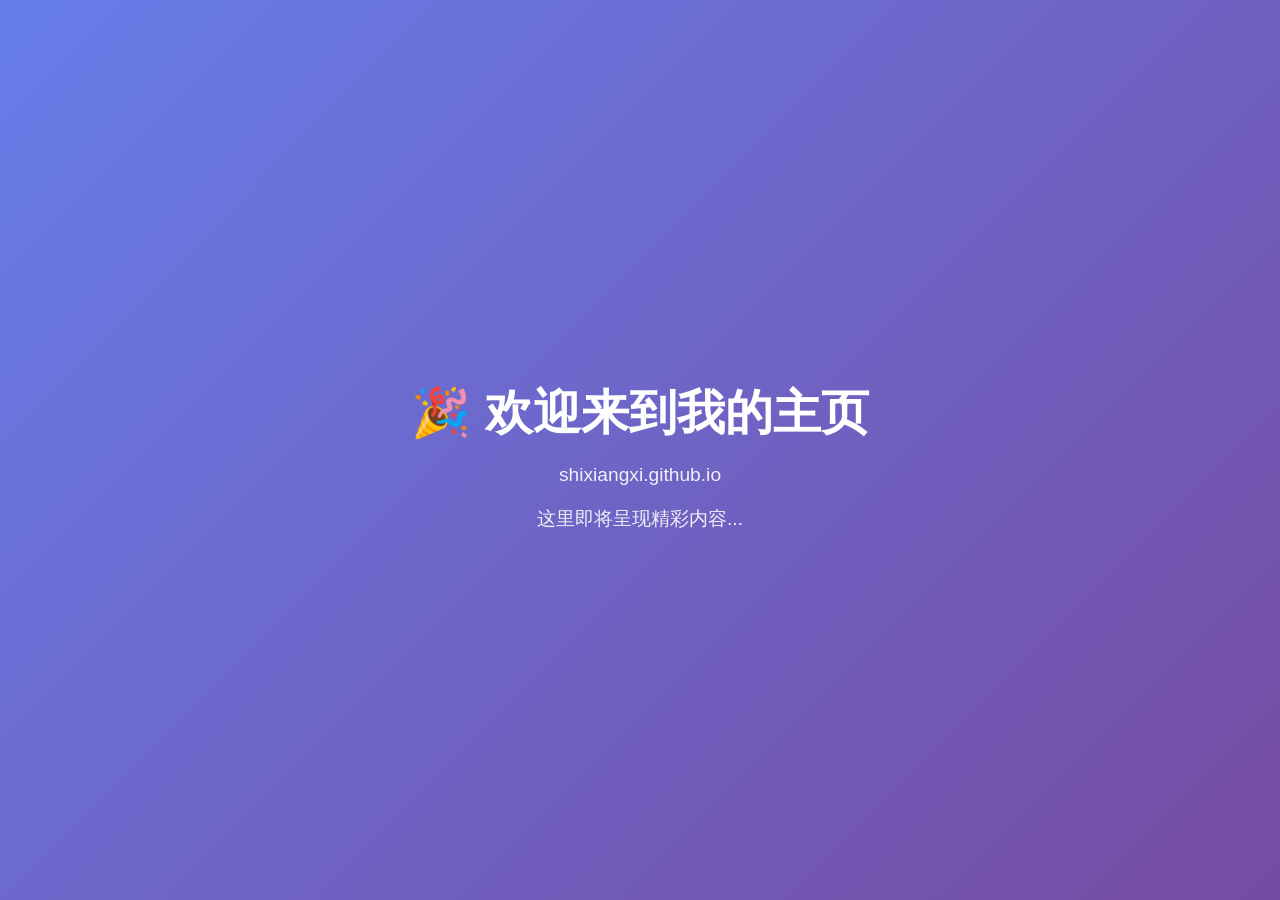
==== index.html @ 4d0af2f3 "Add index.html for GitHub Pages" ====
<!DOCTYPE html>
<html lang="zh-CN">
<head>
    <meta charset="UTF-8">
    <meta name="viewport" content="width=device-width, initial-scale=1.0">
    <title>shixiangxi.github.io</title>
    <style>
        body {
            margin: 0;
            padding: 0;
            font-family: -apple-system, BlinkMacSystemFont, 'Segoe UI', Helvetica, Arial, sans-serif;
            display: flex;
            justify-content: center;
            align-items: center;
            min-height: 100vh;
            background: linear-gradient(135deg, #667eea 0%, #764ba2 100%);
        }
        .container {
            text-align: center;
            color: white;
            padding: 2rem;
        }
        h1 {
            font-size: 3rem;
            margin-bottom: 1rem;
            font-weight: 700;
        }
        p {
            font-size: 1.2rem;
            opacity: 0.9;
        }
    </style>
</head>
<body>
    <div class="container">
        <h1>🎉 欢迎来到我的主页</h1>
        <p>shixiangxi.github.io</p>
        <p>这里即将呈现精彩内容...</p>
    </div>
</body>
</html>
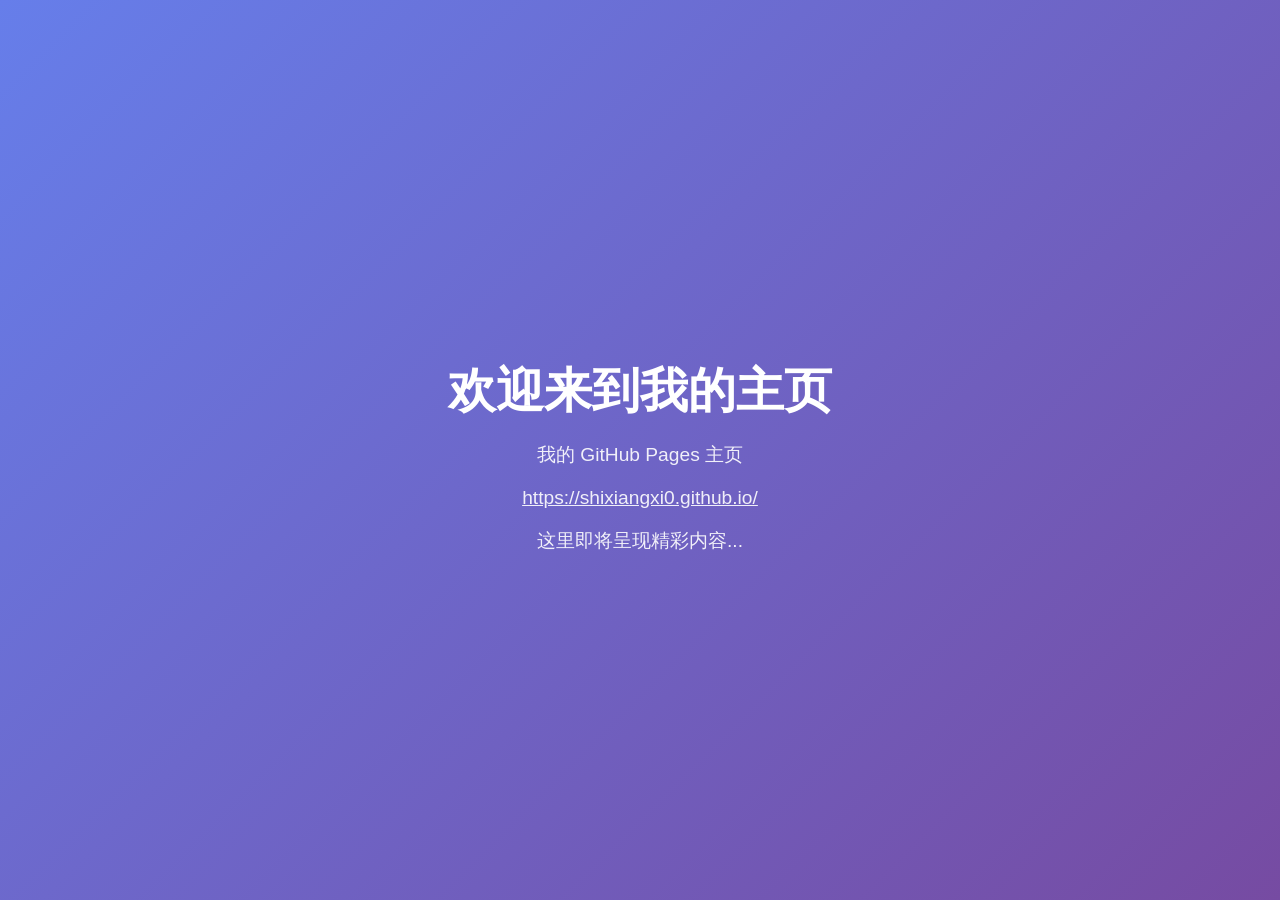
==== commit afcad10c: "Set up GitHub Pages homepage" ====
--- a/index.html
+++ b/index.html
@@ -3,7 +3,7 @@
 <head>
     <meta charset="UTF-8">
     <meta name="viewport" content="width=device-width, initial-scale=1.0">
-    <title>shixiangxi.github.io</title>
+    <title>shixiangxi0.github.io</title>
     <style>
         body {
             margin: 0;
@@ -29,12 +29,20 @@
             font-size: 1.2rem;
             opacity: 0.9;
         }
+        a {
+            color: white;
+        }
     </style>
 </head>
 <body>
     <div class="container">
-        <h1>🎉 欢迎来到我的主页</h1>
-        <p>shixiangxi.github.io</p>
+        <h1>欢迎来到我的主页</h1>
+        <p>我的 GitHub Pages 主页</p>
+        <p>
+            <a href="https://shixiangxi0.github.io/">
+                https://shixiangxi0.github.io/
+            </a>
+        </p>
         <p>这里即将呈现精彩内容...</p>
     </div>
 </body>
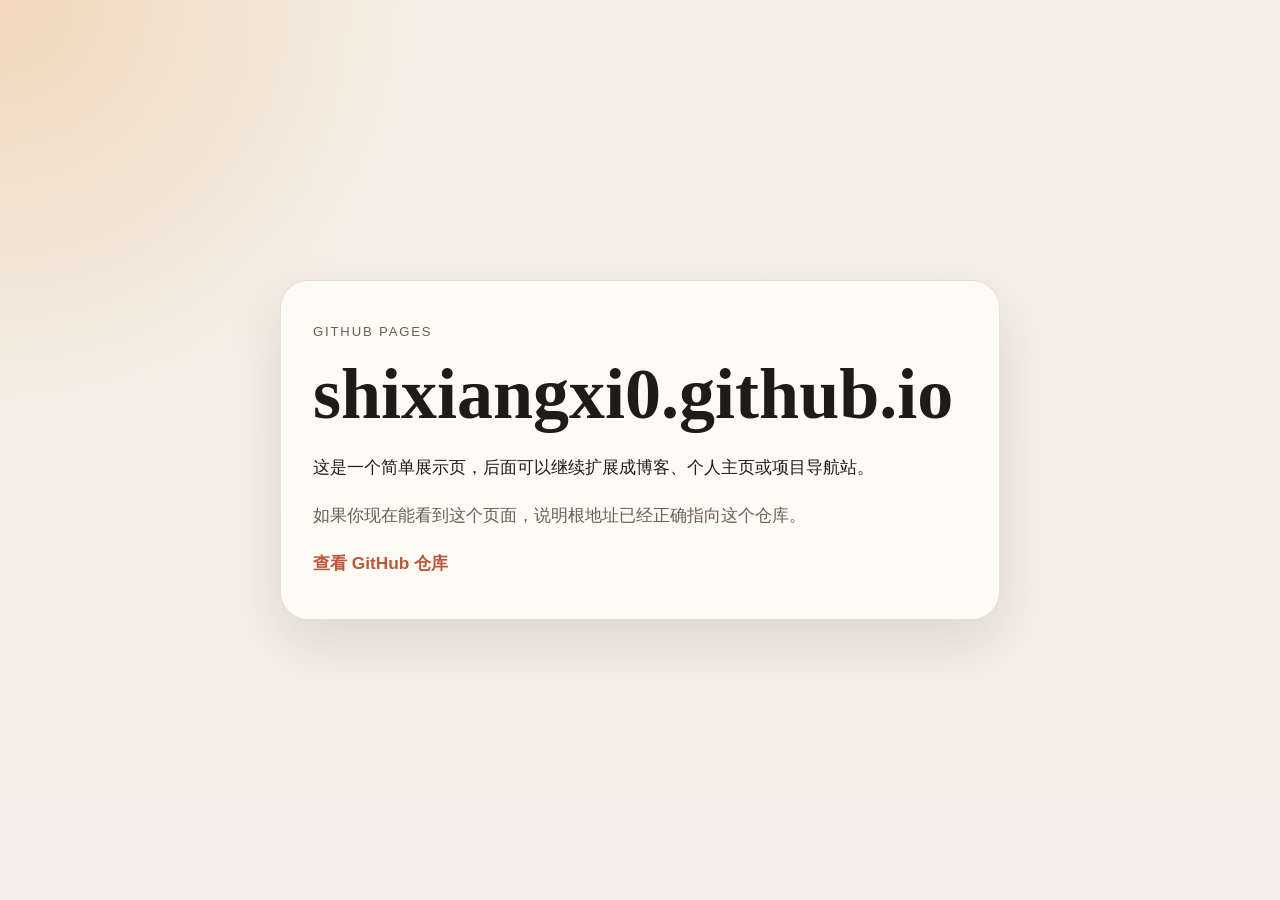
==== commit 2453b877: "Simplify root site homepage" ====
--- a/index.html
+++ b/index.html
@@ -4,46 +4,87 @@
     <meta charset="UTF-8">
     <meta name="viewport" content="width=device-width, initial-scale=1.0">
     <title>shixiangxi0.github.io</title>
+    <meta name="description" content="shixiangxi0 的 GitHub Pages 首页。">
     <style>
+        :root {
+            color-scheme: light;
+            --bg: #f4efe8;
+            --card: rgba(255, 251, 245, 0.9);
+            --text: #1f1c18;
+            --muted: #685f56;
+            --accent: #b85a3b;
+            --line: rgba(31, 28, 24, 0.12);
+        }
+
+        * {
+            box-sizing: border-box;
+        }
+
         body {
             margin: 0;
-            padding: 0;
-            font-family: -apple-system, BlinkMacSystemFont, 'Segoe UI', Helvetica, Arial, sans-serif;
-            display: flex;
-            justify-content: center;
-            align-items: center;
             min-height: 100vh;
-            background: linear-gradient(135deg, #667eea 0%, #764ba2 100%);
+            display: grid;
+            place-items: center;
+            padding: 24px;
+            color: var(--text);
+            background:
+                radial-gradient(circle at top left, rgba(233, 170, 113, 0.35), transparent 28%),
+                linear-gradient(180deg, #f5efe6 0%, var(--bg) 100%);
+            font-family: "Segoe UI", "PingFang SC", "Hiragino Sans GB", sans-serif;
         }
-        .container {
-            text-align: center;
-            color: white;
-            padding: 2rem;
+
+        .card {
+            width: min(720px, 100%);
+            padding: 40px 32px;
+            border: 1px solid var(--line);
+            border-radius: 28px;
+            background: var(--card);
+            box-shadow: 0 24px 60px rgba(68, 44, 24, 0.12);
         }
+
+        .eyebrow {
+            margin: 0 0 12px;
+            color: var(--muted);
+            font-size: 0.82rem;
+            letter-spacing: 0.14em;
+            text-transform: uppercase;
+        }
+
         h1 {
-            font-size: 3rem;
-            margin-bottom: 1rem;
+            margin: 0;
+            font-family: Georgia, "Times New Roman", serif;
+            font-size: clamp(2.4rem, 8vw, 4.5rem);
+            line-height: 1.08;
+        }
+
+        p {
+            margin: 18px 0 0;
+            font-size: 1.08rem;
+            line-height: 1.75;
+        }
+
+        .muted {
+            color: var(--muted);
+        }
+
+        a {
+            color: var(--accent);
+            text-decoration: none;
             font-weight: 700;
         }
-        p {
-            font-size: 1.2rem;
-            opacity: 0.9;
-        }
-        a {
-            color: white;
+
+        a:hover {
+            text-decoration: underline;
         }
     </style>
 </head>
 <body>
-    <div class="container">
-        <h1>欢迎来到我的主页</h1>
-        <p>我的 GitHub Pages 主页</p>
-        <p>
-            <a href="https://shixiangxi0.github.io/">
-                https://shixiangxi0.github.io/
-            </a>
-        </p>
-        <p>这里即将呈现精彩内容...</p>
-    </div>
+    <main class="card">
+        <p class="eyebrow">GitHub Pages</p>
+        <h1>shixiangxi0.github.io</h1>
+        <p>这是一个简单展示页，后面可以继续扩展成博客、个人主页或项目导航站。</p>
+        <p class="muted">如果你现在能看到这个页面，说明根地址已经正确指向这个仓库。</p>
+        <p><a href="https://github.com/shixiangxi0/shixiangxi0.github.io">查看 GitHub 仓库</a></p>
+    </main>
 </body>
 </html>
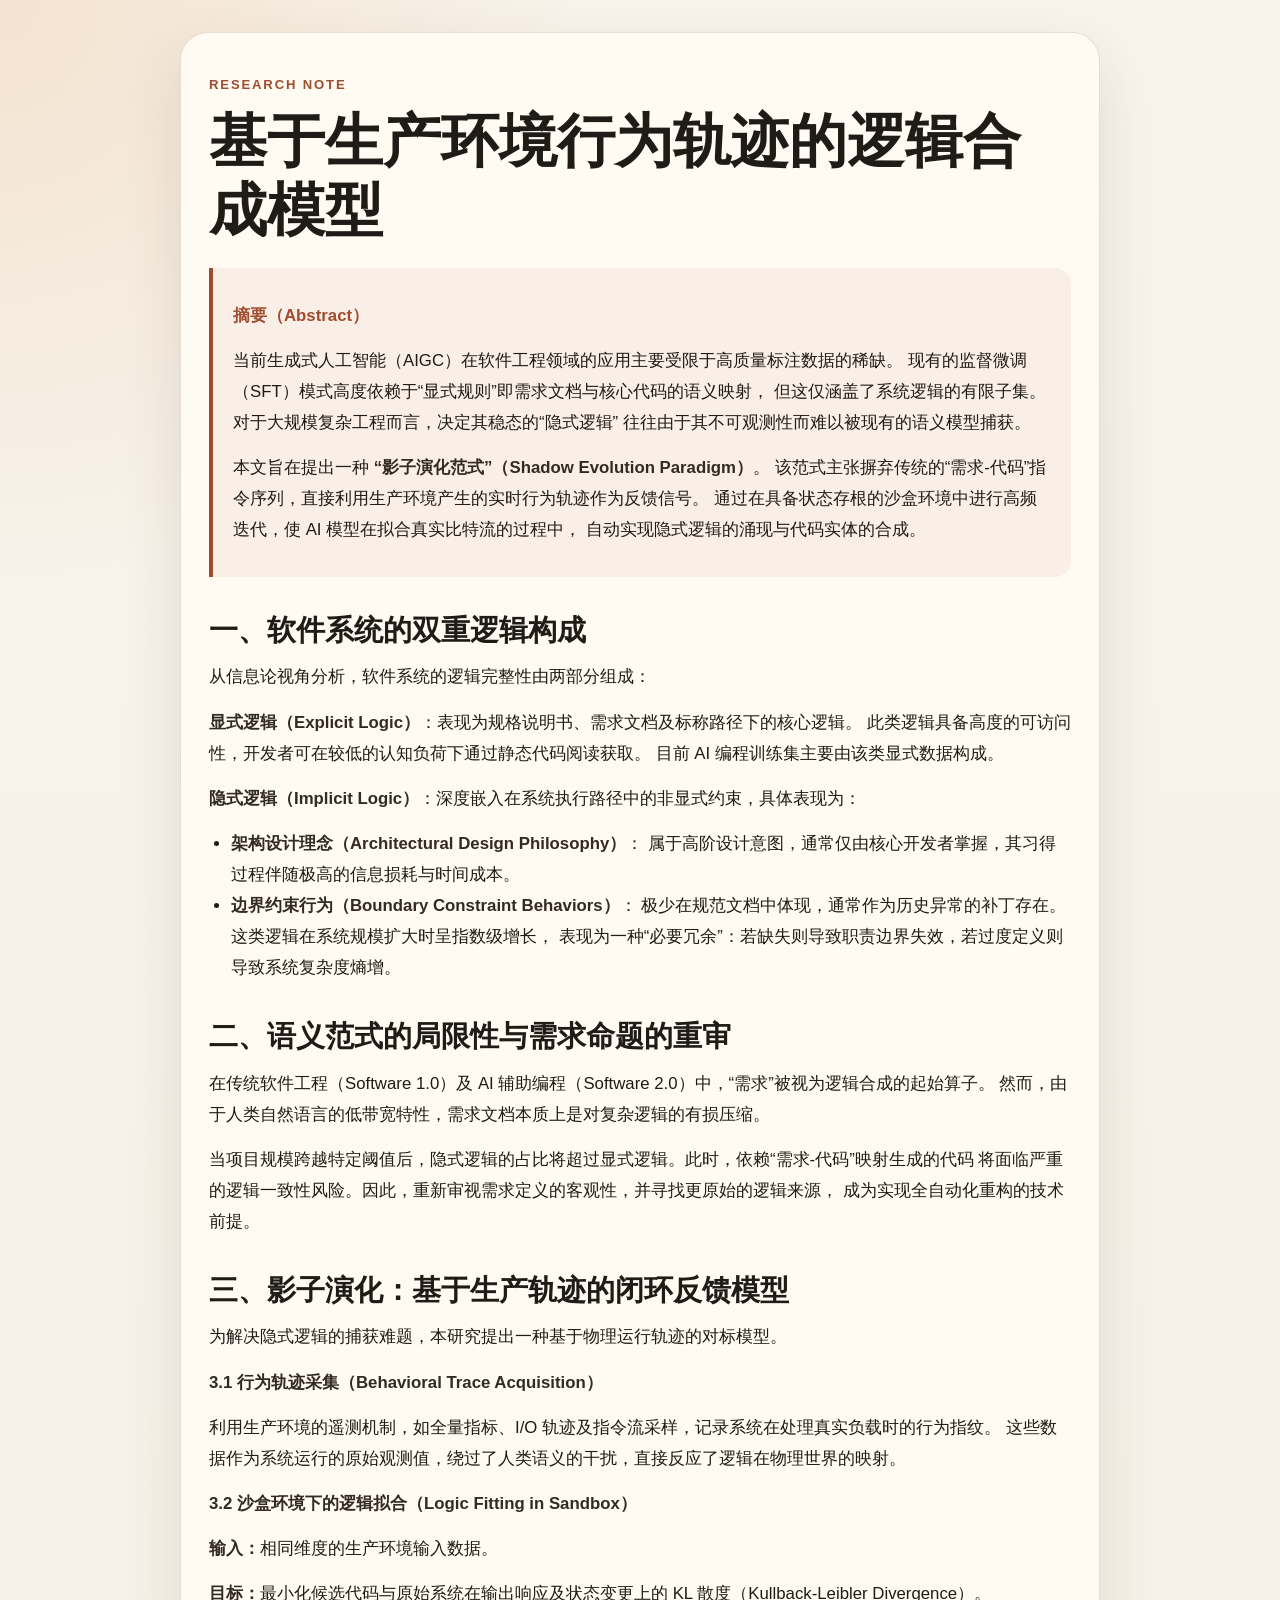
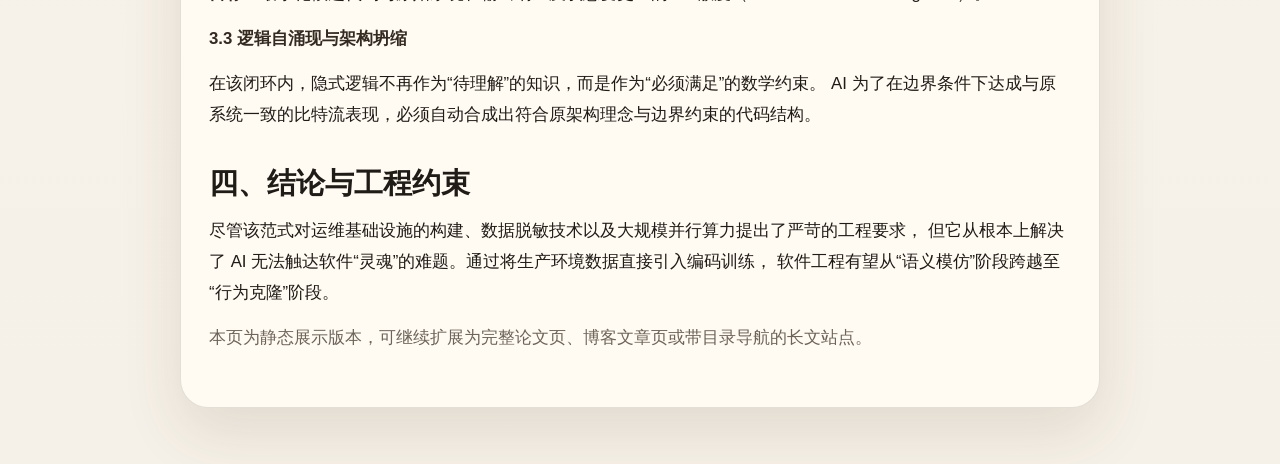
==== commit b8ca3692: "commit" ====
--- a/index.html
+++ b/index.html
@@ -3,17 +3,21 @@
 <head>
     <meta charset="UTF-8">
     <meta name="viewport" content="width=device-width, initial-scale=1.0">
-    <title>shixiangxi0.github.io</title>
-    <meta name="description" content="shixiangxi0 的 GitHub Pages 首页。">
+    <title>基于生产环境行为轨迹的逻辑合成模型</title>
+    <meta
+        name="description"
+        content="一篇关于基于生产环境行为轨迹、影子演化范式与隐式逻辑合成的文章。"
+    >
     <style>
         :root {
             color-scheme: light;
-            --bg: #f4efe8;
-            --card: rgba(255, 251, 245, 0.9);
-            --text: #1f1c18;
-            --muted: #685f56;
-            --accent: #b85a3b;
-            --line: rgba(31, 28, 24, 0.12);
+            --bg: #f6f1e8;
+            --paper: #fffaf2;
+            --text: #1f1b16;
+            --muted: #6d6459;
+            --line: rgba(31, 27, 22, 0.12);
+            --accent: #9f4d31;
+            --shadow: 0 24px 60px rgba(74, 52, 32, 0.12);
         }
 
         * {
@@ -22,69 +26,182 @@
 
         body {
             margin: 0;
-            min-height: 100vh;
-            display: grid;
-            place-items: center;
-            padding: 24px;
+            padding: 32px 16px 56px;
             color: var(--text);
             background:
-                radial-gradient(circle at top left, rgba(233, 170, 113, 0.35), transparent 28%),
-                linear-gradient(180deg, #f5efe6 0%, var(--bg) 100%);
+                radial-gradient(circle at top left, rgba(231, 180, 132, 0.26), transparent 24%),
+                linear-gradient(180deg, #f8f3eb 0%, var(--bg) 100%);
             font-family: "Segoe UI", "PingFang SC", "Hiragino Sans GB", sans-serif;
-        }
-
-        .card {
-            width: min(720px, 100%);
-            padding: 40px 32px;
+            line-height: 1.85;
+        }
+
+        .page {
+            width: min(920px, 100%);
+            margin: 0 auto;
+            padding: 40px 28px;
             border: 1px solid var(--line);
             border-radius: 28px;
-            background: var(--card);
-            box-shadow: 0 24px 60px rgba(68, 44, 24, 0.12);
+            background: var(--paper);
+            box-shadow: var(--shadow);
         }
 
         .eyebrow {
-            margin: 0 0 12px;
-            color: var(--muted);
+            margin: 0 0 10px;
+            color: var(--accent);
             font-size: 0.82rem;
+            font-weight: 700;
             letter-spacing: 0.14em;
             text-transform: uppercase;
         }
 
+        h1,
+        h2 {
+            font-family: Georgia, "Times New Roman", serif;
+            line-height: 1.2;
+        }
+
         h1 {
             margin: 0;
-            font-family: Georgia, "Times New Roman", serif;
-            font-size: clamp(2.4rem, 8vw, 4.5rem);
-            line-height: 1.08;
+            font-size: clamp(2.3rem, 5vw, 3.6rem);
+        }
+
+        h2 {
+            margin: 36px 0 12px;
+            font-size: 1.8rem;
+        }
+
+        p,
+        li {
+            font-size: 1.05rem;
         }
 
         p {
-            margin: 18px 0 0;
-            font-size: 1.08rem;
-            line-height: 1.75;
+            margin: 14px 0;
+        }
+
+        ul {
+            margin: 12px 0;
+            padding-left: 22px;
+        }
+
+        .summary {
+            margin-top: 22px;
+            padding: 18px 20px;
+            border-left: 4px solid var(--accent);
+            border-radius: 0 16px 16px 0;
+            background: rgba(159, 77, 49, 0.06);
+        }
+
+        .label {
+            font-weight: 700;
+            color: var(--accent);
+        }
+
+        strong {
+            color: #332a22;
         }
 
         .muted {
             color: var(--muted);
         }
 
-        a {
-            color: var(--accent);
-            text-decoration: none;
-            font-weight: 700;
-        }
-
-        a:hover {
-            text-decoration: underline;
+        @media (max-width: 640px) {
+            .page {
+                padding: 28px 18px;
+            }
         }
     </style>
 </head>
 <body>
-    <main class="card">
-        <p class="eyebrow">GitHub Pages</p>
-        <h1>shixiangxi0.github.io</h1>
-        <p>这是一个简单展示页，后面可以继续扩展成博客、个人主页或项目导航站。</p>
-        <p class="muted">如果你现在能看到这个页面，说明根地址已经正确指向这个仓库。</p>
-        <p><a href="https://github.com/shixiangxi0/shixiangxi0.github.io">查看 GitHub 仓库</a></p>
+    <main class="page">
+        <p class="eyebrow">Research Note</p>
+        <h1>基于生产环境行为轨迹的逻辑合成模型</h1>
+
+        <div class="summary">
+            <p><span class="label">摘要（Abstract）</span></p>
+            <p>
+                当前生成式人工智能（AIGC）在软件工程领域的应用主要受限于高质量标注数据的稀缺。
+                现有的监督微调（SFT）模式高度依赖于“显式规则”即需求文档与核心代码的语义映射，
+                但这仅涵盖了系统逻辑的有限子集。对于大规模复杂工程而言，决定其稳态的“隐式逻辑”
+                往往由于其不可观测性而难以被现有的语义模型捕获。
+            </p>
+            <p>
+                本文旨在提出一种 <strong>“影子演化范式”（Shadow Evolution Paradigm）</strong>。
+                该范式主张摒弃传统的“需求-代码”指令序列，直接利用生产环境产生的实时行为轨迹作为反馈信号。
+                通过在具备状态存根的沙盒环境中进行高频迭代，使 AI 模型在拟合真实比特流的过程中，
+                自动实现隐式逻辑的涌现与代码实体的合成。
+            </p>
+        </div>
+
+        <h2>一、软件系统的双重逻辑构成</h2>
+        <p>
+            从信息论视角分析，软件系统的逻辑完整性由两部分组成：
+        </p>
+        <p>
+            <strong>显式逻辑（Explicit Logic）</strong>：表现为规格说明书、需求文档及标称路径下的核心逻辑。
+            此类逻辑具备高度的可访问性，开发者可在较低的认知负荷下通过静态代码阅读获取。
+            目前 AI 编程训练集主要由该类显式数据构成。
+        </p>
+        <p>
+            <strong>隐式逻辑（Implicit Logic）</strong>：深度嵌入在系统执行路径中的非显式约束，具体表现为：
+        </p>
+        <ul>
+            <li>
+                <strong>架构设计理念（Architectural Design Philosophy）</strong>：
+                属于高阶设计意图，通常仅由核心开发者掌握，其习得过程伴随极高的信息损耗与时间成本。
+            </li>
+            <li>
+                <strong>边界约束行为（Boundary Constraint Behaviors）</strong>：
+                极少在规范文档中体现，通常作为历史异常的补丁存在。这类逻辑在系统规模扩大时呈指数级增长，
+                表现为一种“必要冗余”：若缺失则导致职责边界失效，若过度定义则导致系统复杂度熵增。
+            </li>
+        </ul>
+
+        <h2>二、语义范式的局限性与需求命题的重审</h2>
+        <p>
+            在传统软件工程（Software 1.0）及 AI 辅助编程（Software 2.0）中，“需求”被视为逻辑合成的起始算子。
+            然而，由于人类自然语言的低带宽特性，需求文档本质上是对复杂逻辑的有损压缩。
+        </p>
+        <p>
+            当项目规模跨越特定阈值后，隐式逻辑的占比将超过显式逻辑。此时，依赖“需求-代码”映射生成的代码
+            将面临严重的逻辑一致性风险。因此，重新审视需求定义的客观性，并寻找更原始的逻辑来源，
+            成为实现全自动化重构的技术前提。
+        </p>
+
+        <h2>三、影子演化：基于生产轨迹的闭环反馈模型</h2>
+        <p>
+            为解决隐式逻辑的捕获难题，本研究提出一种基于物理运行轨迹的对标模型。
+        </p>
+
+        <p><strong>3.1 行为轨迹采集（Behavioral Trace Acquisition）</strong></p>
+        <p>
+            利用生产环境的遥测机制，如全量指标、I/O 轨迹及指令流采样，记录系统在处理真实负载时的行为指纹。
+            这些数据作为系统运行的原始观测值，绕过了人类语义的干扰，直接反应了逻辑在物理世界的映射。
+        </p>
+
+        <p><strong>3.2 沙盒环境下的逻辑拟合（Logic Fitting in Sandbox）</strong></p>
+        <p><strong>输入：</strong>相同维度的生产环境输入数据。</p>
+        <p>
+            <strong>目标：</strong>最小化候选代码与原始系统在输出响应及状态变更上的
+            KL 散度（Kullback-Leibler Divergence）。
+        </p>
+
+        <p><strong>3.3 逻辑自涌现与架构坍缩</strong></p>
+        <p>
+            在该闭环内，隐式逻辑不再作为“待理解”的知识，而是作为“必须满足”的数学约束。
+            AI 为了在边界条件下达成与原系统一致的比特流表现，必须自动合成出符合原架构理念与边界约束的代码结构。
+        </p>
+
+        <h2>四、结论与工程约束</h2>
+        <p>
+            尽管该范式对运维基础设施的构建、数据脱敏技术以及大规模并行算力提出了严苛的工程要求，
+            但它从根本上解决了 AI 无法触达软件“灵魂”的难题。通过将生产环境数据直接引入编码训练，
+            软件工程有望从“语义模仿”阶段跨越至“行为克隆”阶段。
+        </p>
+
+        <p class="muted">
+            本页为静态展示版本，可继续扩展为完整论文页、博客文章页或带目录导航的长文站点。
+        </p>
     </main>
 </body>
 </html>
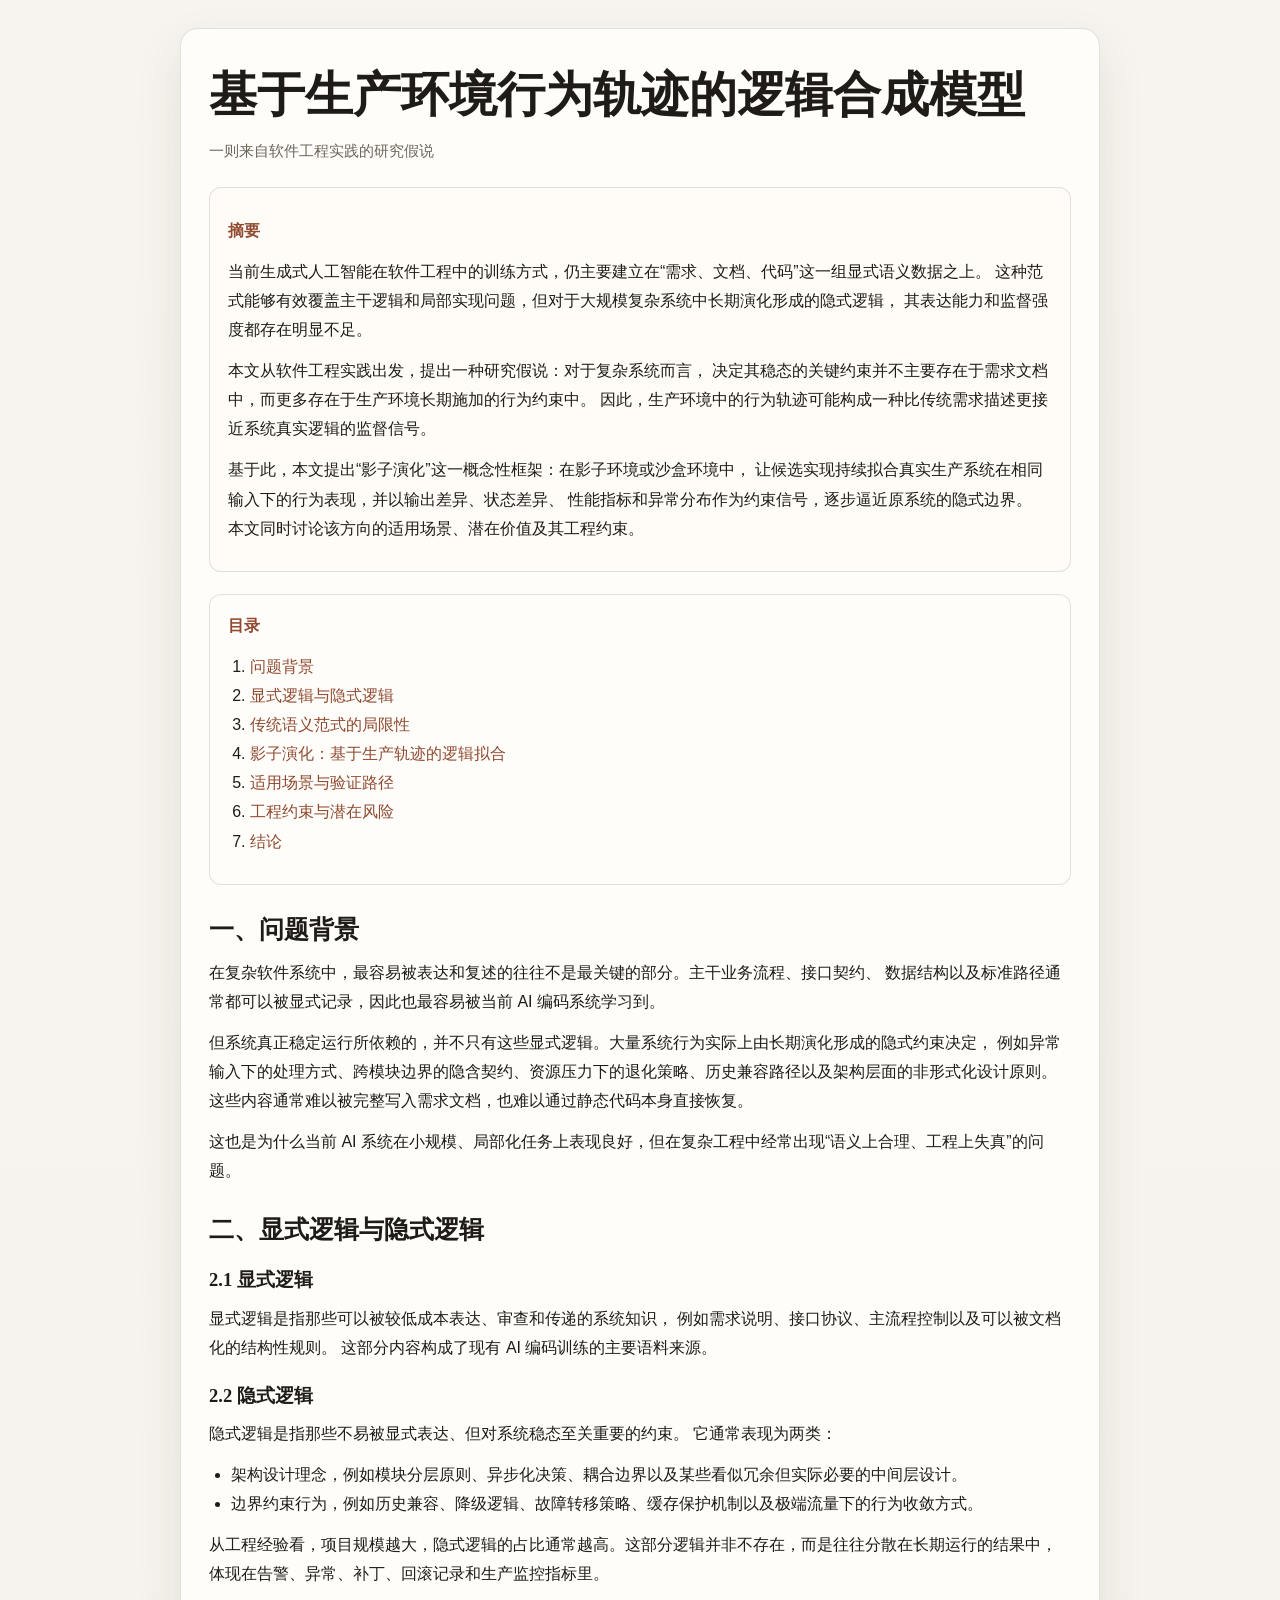
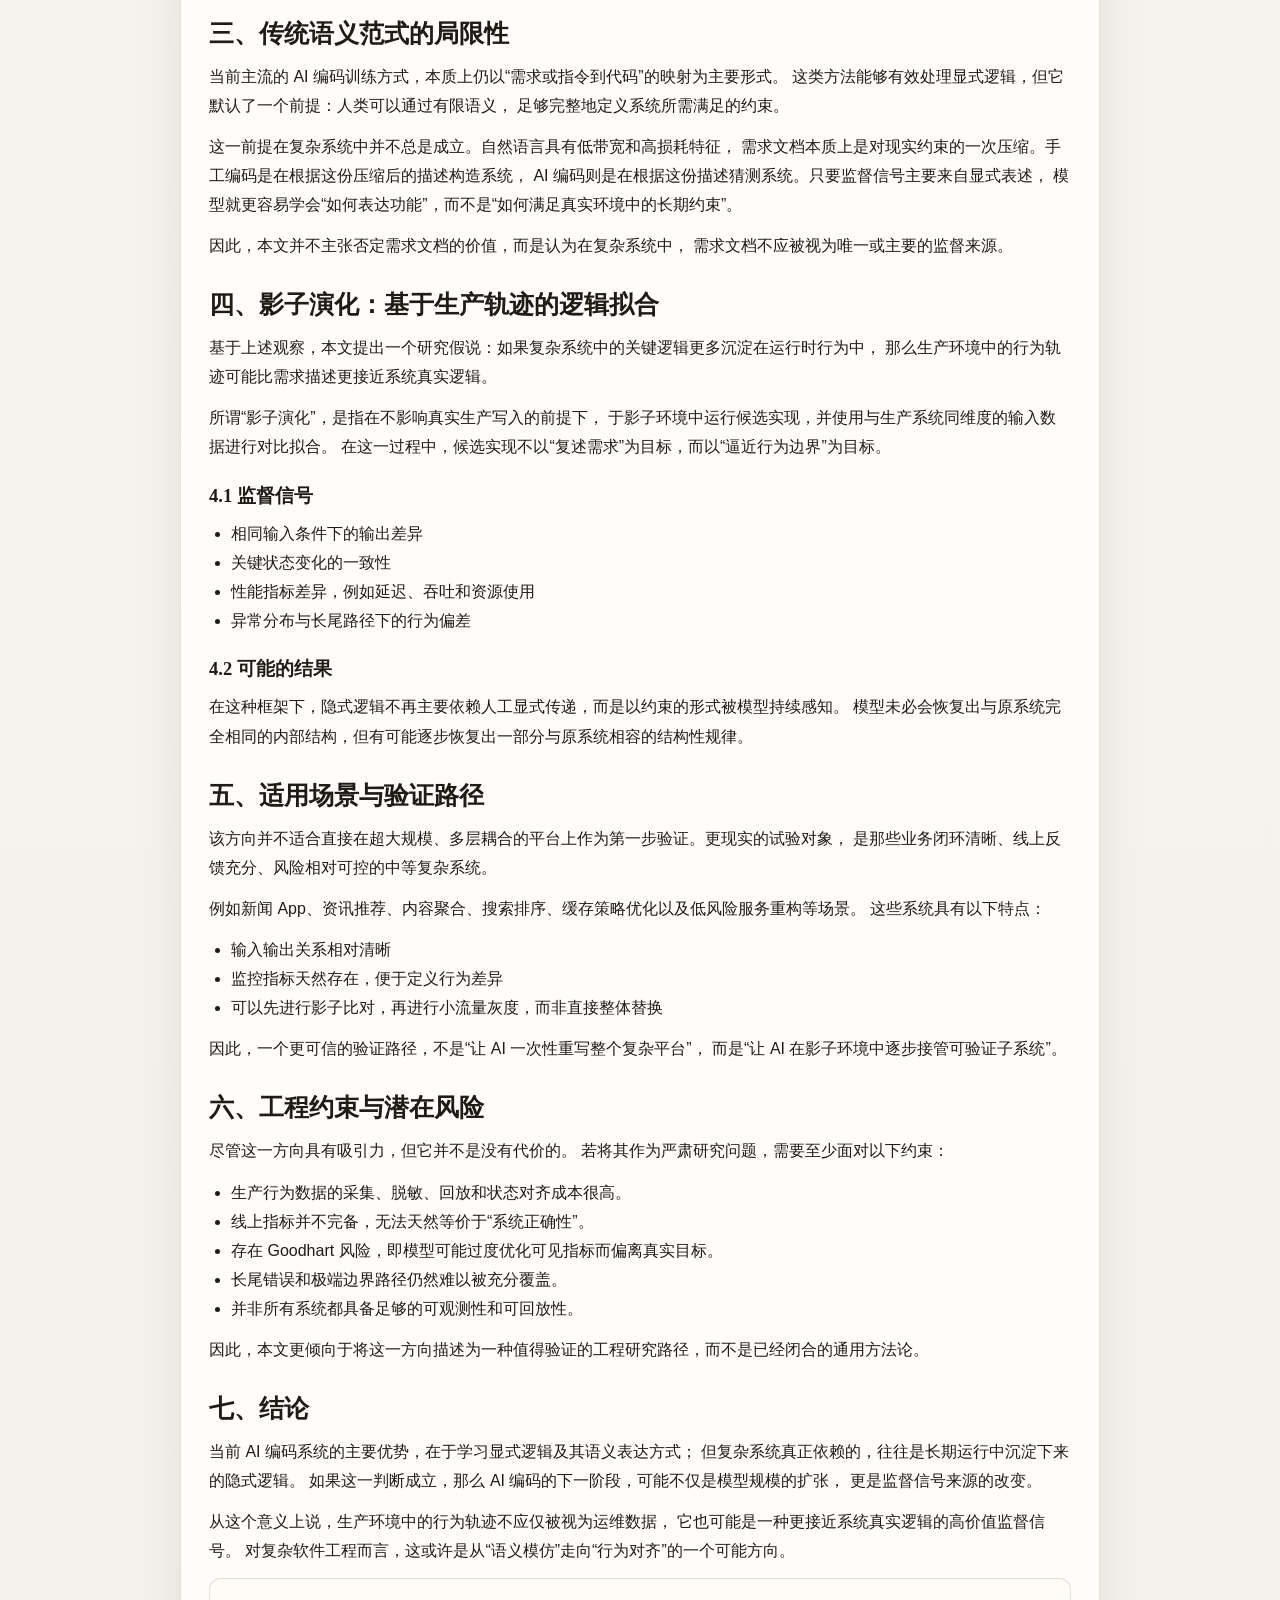
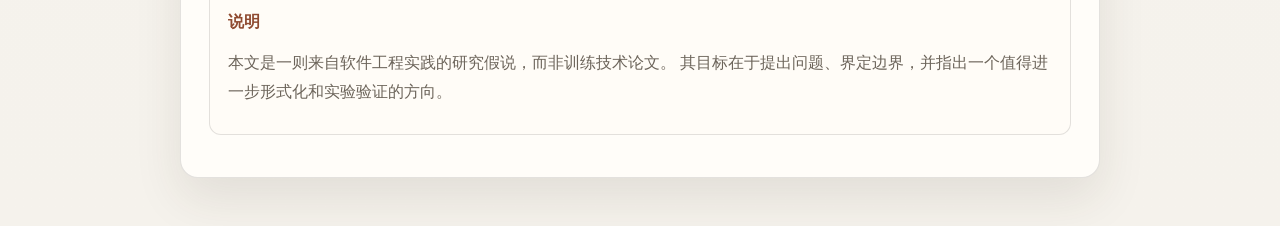
==== commit 7d9968cb: "commit" ====
--- a/index.html
+++ b/index.html
@@ -6,18 +6,18 @@
     <title>基于生产环境行为轨迹的逻辑合成模型</title>
     <meta
         name="description"
-        content="一篇关于基于生产环境行为轨迹、影子演化范式与隐式逻辑合成的文章。"
+        content="从软件工程实践出发，讨论复杂系统中的隐式逻辑、传统需求-代码范式的局限，以及基于生产环境行为轨迹的逻辑合成假说。"
     >
     <style>
         :root {
             color-scheme: light;
-            --bg: #f6f1e8;
-            --paper: #fffaf2;
-            --text: #1f1b16;
-            --muted: #6d6459;
-            --line: rgba(31, 27, 22, 0.12);
-            --accent: #9f4d31;
-            --shadow: 0 24px 60px rgba(74, 52, 32, 0.12);
+            --bg: #f5f2ec;
+            --paper: #fffdf9;
+            --text: #1f1c18;
+            --muted: #6c645a;
+            --line: rgba(31, 28, 24, 0.12);
+            --accent: #8f4a30;
+            --shadow: 0 20px 48px rgba(61, 47, 34, 0.1);
         }
 
         * {
@@ -26,79 +26,99 @@
 
         body {
             margin: 0;
-            padding: 32px 16px 56px;
+            padding: 28px 14px 48px;
             color: var(--text);
-            background:
-                radial-gradient(circle at top left, rgba(231, 180, 132, 0.26), transparent 24%),
-                linear-gradient(180deg, #f8f3eb 0%, var(--bg) 100%);
+            background: linear-gradient(180deg, #f7f4ef 0%, var(--bg) 100%);
             font-family: "Segoe UI", "PingFang SC", "Hiragino Sans GB", sans-serif;
-            line-height: 1.85;
-        }
-
-        .page {
+            line-height: 1.82;
+        }
+
+        main {
             width: min(920px, 100%);
             margin: 0 auto;
-            padding: 40px 28px;
+            padding: 36px 28px 42px;
             border: 1px solid var(--line);
-            border-radius: 28px;
+            border-radius: 18px;
             background: var(--paper);
             box-shadow: var(--shadow);
         }
 
-        .eyebrow {
-            margin: 0 0 10px;
-            color: var(--accent);
-            font-size: 0.82rem;
+        h1,
+        h2,
+        h3 {
+            font-family: Georgia, "Times New Roman", serif;
+            line-height: 1.25;
             font-weight: 700;
-            letter-spacing: 0.14em;
-            text-transform: uppercase;
-        }
-
-        h1,
+        }
+
+        h1 {
+            margin: 0 0 12px;
+            font-size: clamp(2rem, 4vw, 3rem);
+        }
+
         h2 {
-            font-family: Georgia, "Times New Roman", serif;
-            line-height: 1.2;
-        }
-
-        h1 {
-            margin: 0;
-            font-size: clamp(2.3rem, 5vw, 3.6rem);
-        }
-
-        h2 {
-            margin: 36px 0 12px;
-            font-size: 1.8rem;
+            margin: 30px 0 12px;
+            font-size: 1.55rem;
+        }
+
+        h3 {
+            margin: 22px 0 10px;
+            font-size: 1.16rem;
         }
 
         p,
         li {
-            font-size: 1.05rem;
+            font-size: 1rem;
         }
 
         p {
-            margin: 14px 0;
-        }
-
-        ul {
+            margin: 12px 0;
+        }
+
+        ul,
+        ol {
             margin: 12px 0;
             padding-left: 22px;
         }
 
-        .summary {
+        .meta {
+            margin-bottom: 22px;
+            color: var(--muted);
+            font-size: 0.95rem;
+        }
+
+        .abstract,
+        .note {
+            padding: 16px 18px;
+            border: 1px solid var(--line);
+            border-radius: 12px;
+            background: #fffcf7;
+        }
+
+        .label {
+            color: var(--accent);
+            font-weight: 700;
+        }
+
+        .toc {
             margin-top: 22px;
-            padding: 18px 20px;
-            border-left: 4px solid var(--accent);
-            border-radius: 0 16px 16px 0;
-            background: rgba(159, 77, 49, 0.06);
-        }
-
-        .label {
-            font-weight: 700;
+            padding: 16px 18px;
+            border: 1px solid var(--line);
+            border-radius: 12px;
+            background: #fffdfa;
+        }
+
+        .toc p {
+            margin-top: 0;
+        }
+
+        a {
             color: var(--accent);
-        }
-
-        strong {
-            color: #332a22;
+            text-decoration: none;
+        }
+
+        a:hover {
+            text-decoration: underline;
         }
 
         .muted {
@@ -106,102 +126,197 @@
         }
 
         @media (max-width: 640px) {
-            .page {
-                padding: 28px 18px;
+            main {
+                padding: 26px 18px 32px;
             }
         }
     </style>
 </head>
 <body>
-    <main class="page">
-        <p class="eyebrow">Research Note</p>
+    <main>
         <h1>基于生产环境行为轨迹的逻辑合成模型</h1>
-
-        <div class="summary">
-            <p><span class="label">摘要（Abstract）</span></p>
-            <p>
-                当前生成式人工智能（AIGC）在软件工程领域的应用主要受限于高质量标注数据的稀缺。
-                现有的监督微调（SFT）模式高度依赖于“显式规则”即需求文档与核心代码的语义映射，
-                但这仅涵盖了系统逻辑的有限子集。对于大规模复杂工程而言，决定其稳态的“隐式逻辑”
-                往往由于其不可观测性而难以被现有的语义模型捕获。
-            </p>
-            <p>
-                本文旨在提出一种 <strong>“影子演化范式”（Shadow Evolution Paradigm）</strong>。
-                该范式主张摒弃传统的“需求-代码”指令序列，直接利用生产环境产生的实时行为轨迹作为反馈信号。
-                通过在具备状态存根的沙盒环境中进行高频迭代，使 AI 模型在拟合真实比特流的过程中，
-                自动实现隐式逻辑的涌现与代码实体的合成。
-            </p>
-        </div>
-
-        <h2>一、软件系统的双重逻辑构成</h2>
-        <p>
-            从信息论视角分析，软件系统的逻辑完整性由两部分组成：
-        </p>
-        <p>
-            <strong>显式逻辑（Explicit Logic）</strong>：表现为规格说明书、需求文档及标称路径下的核心逻辑。
-            此类逻辑具备高度的可访问性，开发者可在较低的认知负荷下通过静态代码阅读获取。
-            目前 AI 编程训练集主要由该类显式数据构成。
-        </p>
-        <p>
-            <strong>隐式逻辑（Implicit Logic）</strong>：深度嵌入在系统执行路径中的非显式约束，具体表现为：
-        </p>
-        <ul>
-            <li>
-                <strong>架构设计理念（Architectural Design Philosophy）</strong>：
-                属于高阶设计意图，通常仅由核心开发者掌握，其习得过程伴随极高的信息损耗与时间成本。
-            </li>
-            <li>
-                <strong>边界约束行为（Boundary Constraint Behaviors）</strong>：
-                极少在规范文档中体现，通常作为历史异常的补丁存在。这类逻辑在系统规模扩大时呈指数级增长，
-                表现为一种“必要冗余”：若缺失则导致职责边界失效，若过度定义则导致系统复杂度熵增。
-            </li>
-        </ul>
-
-        <h2>二、语义范式的局限性与需求命题的重审</h2>
-        <p>
-            在传统软件工程（Software 1.0）及 AI 辅助编程（Software 2.0）中，“需求”被视为逻辑合成的起始算子。
-            然而，由于人类自然语言的低带宽特性，需求文档本质上是对复杂逻辑的有损压缩。
-        </p>
-        <p>
-            当项目规模跨越特定阈值后，隐式逻辑的占比将超过显式逻辑。此时，依赖“需求-代码”映射生成的代码
-            将面临严重的逻辑一致性风险。因此，重新审视需求定义的客观性，并寻找更原始的逻辑来源，
-            成为实现全自动化重构的技术前提。
-        </p>
-
-        <h2>三、影子演化：基于生产轨迹的闭环反馈模型</h2>
-        <p>
-            为解决隐式逻辑的捕获难题，本研究提出一种基于物理运行轨迹的对标模型。
-        </p>
-
-        <p><strong>3.1 行为轨迹采集（Behavioral Trace Acquisition）</strong></p>
-        <p>
-            利用生产环境的遥测机制，如全量指标、I/O 轨迹及指令流采样，记录系统在处理真实负载时的行为指纹。
-            这些数据作为系统运行的原始观测值，绕过了人类语义的干扰，直接反应了逻辑在物理世界的映射。
-        </p>
-
-        <p><strong>3.2 沙盒环境下的逻辑拟合（Logic Fitting in Sandbox）</strong></p>
-        <p><strong>输入：</strong>相同维度的生产环境输入数据。</p>
-        <p>
-            <strong>目标：</strong>最小化候选代码与原始系统在输出响应及状态变更上的
-            KL 散度（Kullback-Leibler Divergence）。
-        </p>
-
-        <p><strong>3.3 逻辑自涌现与架构坍缩</strong></p>
-        <p>
-            在该闭环内，隐式逻辑不再作为“待理解”的知识，而是作为“必须满足”的数学约束。
-            AI 为了在边界条件下达成与原系统一致的比特流表现，必须自动合成出符合原架构理念与边界约束的代码结构。
-        </p>
-
-        <h2>四、结论与工程约束</h2>
-        <p>
-            尽管该范式对运维基础设施的构建、数据脱敏技术以及大规模并行算力提出了严苛的工程要求，
-            但它从根本上解决了 AI 无法触达软件“灵魂”的难题。通过将生产环境数据直接引入编码训练，
-            软件工程有望从“语义模仿”阶段跨越至“行为克隆”阶段。
-        </p>
-
-        <p class="muted">
-            本页为静态展示版本，可继续扩展为完整论文页、博客文章页或带目录导航的长文站点。
-        </p>
+        <p class="meta">一则来自软件工程实践的研究假说</p>
+
+        <section class="abstract">
+            <p><span class="label">摘要</span></p>
+            <p>
+                当前生成式人工智能在软件工程中的训练方式，仍主要建立在“需求、文档、代码”这一组显式语义数据之上。
+                这种范式能够有效覆盖主干逻辑和局部实现问题，但对于大规模复杂系统中长期演化形成的隐式逻辑，
+                其表达能力和监督强度都存在明显不足。
+            </p>
+            <p>
+                本文从软件工程实践出发，提出一种研究假说：对于复杂系统而言，
+                决定其稳态的关键约束并不主要存在于需求文档中，而更多存在于生产环境长期施加的行为约束中。
+                因此，生产环境中的行为轨迹可能构成一种比传统需求描述更接近系统真实逻辑的监督信号。
+            </p>
+            <p>
+                基于此，本文提出“影子演化”这一概念性框架：在影子环境或沙盒环境中，
+                让候选实现持续拟合真实生产系统在相同输入下的行为表现，并以输出差异、状态差异、
+                性能指标和异常分布作为约束信号，逐步逼近原系统的隐式边界。
+                本文同时讨论该方向的适用场景、潜在价值及其工程约束。
+            </p>
+        </section>
+
+        <nav class="toc" aria-label="目录">
+            <p><span class="label">目录</span></p>
+            <ol>
+                <li><a href="#background">问题背景</a></li>
+                <li><a href="#explicit-implicit">显式逻辑与隐式逻辑</a></li>
+                <li><a href="#limitations">传统语义范式的局限性</a></li>
+                <li><a href="#shadow-evolution">影子演化：基于生产轨迹的逻辑拟合</a></li>
+                <li><a href="#scenarios">适用场景与验证路径</a></li>
+                <li><a href="#constraints">工程约束与潜在风险</a></li>
+                <li><a href="#conclusion">结论</a></li>
+            </ol>
+        </nav>
+
+        <section id="background">
+            <h2>一、问题背景</h2>
+            <p>
+                在复杂软件系统中，最容易被表达和复述的往往不是最关键的部分。主干业务流程、接口契约、
+                数据结构以及标准路径通常都可以被显式记录，因此也最容易被当前 AI 编码系统学习到。
+            </p>
+            <p>
+                但系统真正稳定运行所依赖的，并不只有这些显式逻辑。大量系统行为实际上由长期演化形成的隐式约束决定，
+                例如异常输入下的处理方式、跨模块边界的隐含契约、资源压力下的退化策略、历史兼容路径以及架构层面的非形式化设计原则。
+                这些内容通常难以被完整写入需求文档，也难以通过静态代码本身直接恢复。
+            </p>
+            <p>
+                这也是为什么当前 AI 系统在小规模、局部化任务上表现良好，但在复杂工程中经常出现“语义上合理、工程上失真”的问题。
+            </p>
+        </section>
+
+        <section id="explicit-implicit">
+            <h2>二、显式逻辑与隐式逻辑</h2>
+            <h3>2.1 显式逻辑</h3>
+            <p>
+                显式逻辑是指那些可以被较低成本表达、审查和传递的系统知识，
+                例如需求说明、接口协议、主流程控制以及可以被文档化的结构性规则。
+                这部分内容构成了现有 AI 编码训练的主要语料来源。
+            </p>
+
+            <h3>2.2 隐式逻辑</h3>
+            <p>
+                隐式逻辑是指那些不易被显式表达、但对系统稳态至关重要的约束。
+                它通常表现为两类：
+            </p>
+            <ul>
+                <li>架构设计理念，例如模块分层原则、异步化决策、耦合边界以及某些看似冗余但实际必要的中间层设计。</li>
+                <li>边界约束行为，例如历史兼容、降级逻辑、故障转移策略、缓存保护机制以及极端流量下的行为收敛方式。</li>
+            </ul>
+            <p>
+                从工程经验看，项目规模越大，隐式逻辑的占比通常越高。这部分逻辑并非不存在，而是往往分散在长期运行的结果中，
+                体现在告警、异常、补丁、回滚记录和生产监控指标里。
+            </p>
+        </section>
+
+        <section id="limitations">
+            <h2>三、传统语义范式的局限性</h2>
+            <p>
+                当前主流的 AI 编码训练方式，本质上仍以“需求或指令到代码”的映射为主要形式。
+                这类方法能够有效处理显式逻辑，但它默认了一个前提：人类可以通过有限语义，
+                足够完整地定义系统所需满足的约束。
+            </p>
+            <p>
+                这一前提在复杂系统中并不总是成立。自然语言具有低带宽和高损耗特征，
+                需求文档本质上是对现实约束的一次压缩。手工编码是在根据这份压缩后的描述构造系统，
+                AI 编码则是在根据这份描述猜测系统。只要监督信号主要来自显式表述，
+                模型就更容易学会“如何表达功能”，而不是“如何满足真实环境中的长期约束”。
+            </p>
+            <p>
+                因此，本文并不主张否定需求文档的价值，而是认为在复杂系统中，
+                需求文档不应被视为唯一或主要的监督来源。
+            </p>
+        </section>
+
+        <section id="shadow-evolution">
+            <h2>四、影子演化：基于生产轨迹的逻辑拟合</h2>
+            <p>
+                基于上述观察，本文提出一个研究假说：如果复杂系统中的关键逻辑更多沉淀在运行时行为中，
+                那么生产环境中的行为轨迹可能比需求描述更接近系统真实逻辑。
+            </p>
+            <p>
+                所谓“影子演化”，是指在不影响真实生产写入的前提下，
+                于影子环境中运行候选实现，并使用与生产系统同维度的输入数据进行对比拟合。
+                在这一过程中，候选实现不以“复述需求”为目标，而以“逼近行为边界”为目标。
+            </p>
+
+            <h3>4.1 监督信号</h3>
+            <ul>
+                <li>相同输入条件下的输出差异</li>
+                <li>关键状态变化的一致性</li>
+                <li>性能指标差异，例如延迟、吞吐和资源使用</li>
+                <li>异常分布与长尾路径下的行为偏差</li>
+            </ul>
+
+            <h3>4.2 可能的结果</h3>
+            <p>
+                在这种框架下，隐式逻辑不再主要依赖人工显式传递，而是以约束的形式被模型持续感知。
+                模型未必会恢复出与原系统完全相同的内部结构，但有可能逐步恢复出一部分与原系统相容的结构性规律。
+            </p>
+        </section>
+
+        <section id="scenarios">
+            <h2>五、适用场景与验证路径</h2>
+            <p>
+                该方向并不适合直接在超大规模、多层耦合的平台上作为第一步验证。更现实的试验对象，
+                是那些业务闭环清晰、线上反馈充分、风险相对可控的中等复杂系统。
+            </p>
+            <p>
+                例如新闻 App、资讯推荐、内容聚合、搜索排序、缓存策略优化以及低风险服务重构等场景。
+                这些系统具有以下特点：
+            </p>
+            <ul>
+                <li>输入输出关系相对清晰</li>
+                <li>监控指标天然存在，便于定义行为差异</li>
+                <li>可以先进行影子比对，再进行小流量灰度，而非直接整体替换</li>
+            </ul>
+            <p>
+                因此，一个更可信的验证路径，不是“让 AI 一次性重写整个复杂平台”，
+                而是“让 AI 在影子环境中逐步接管可验证子系统”。
+            </p>
+        </section>
+
+        <section id="constraints">
+            <h2>六、工程约束与潜在风险</h2>
+            <p>
+                尽管这一方向具有吸引力，但它并不是没有代价的。
+                若将其作为严肃研究问题，需要至少面对以下约束：
+            </p>
+            <ul>
+                <li>生产行为数据的采集、脱敏、回放和状态对齐成本很高。</li>
+                <li>线上指标并不完备，无法天然等价于“系统正确性”。</li>
+                <li>存在 Goodhart 风险，即模型可能过度优化可见指标而偏离真实目标。</li>
+                <li>长尾错误和极端边界路径仍然难以被充分覆盖。</li>
+                <li>并非所有系统都具备足够的可观测性和可回放性。</li>
+            </ul>
+            <p>
+                因此，本文更倾向于将这一方向描述为一种值得验证的工程研究路径，而不是已经闭合的通用方法论。
+            </p>
+        </section>
+
+        <section id="conclusion">
+            <h2>七、结论</h2>
+            <p>
+                当前 AI 编码系统的主要优势，在于学习显式逻辑及其语义表达方式；
+                但复杂系统真正依赖的，往往是长期运行中沉淀下来的隐式逻辑。
+                如果这一判断成立，那么 AI 编码的下一阶段，可能不仅是模型规模的扩张，
+                更是监督信号来源的改变。
+            </p>
+            <p>
+                从这个意义上说，生产环境中的行为轨迹不应仅被视为运维数据，
+                它也可能是一种更接近系统真实逻辑的高价值监督信号。
+                对复杂软件工程而言，这或许是从“语义模仿”走向“行为对齐”的一个可能方向。
+            </p>
+        </section>
+
+        <section class="note">
+            <p><span class="label">说明</span></p>
+            <p class="muted">
+                本文是一则来自软件工程实践的研究假说，而非训练技术论文。
+                其目标在于提出问题、界定边界，并指出一个值得进一步形式化和实验验证的方向。
+            </p>
+        </section>
     </main>
 </body>
 </html>
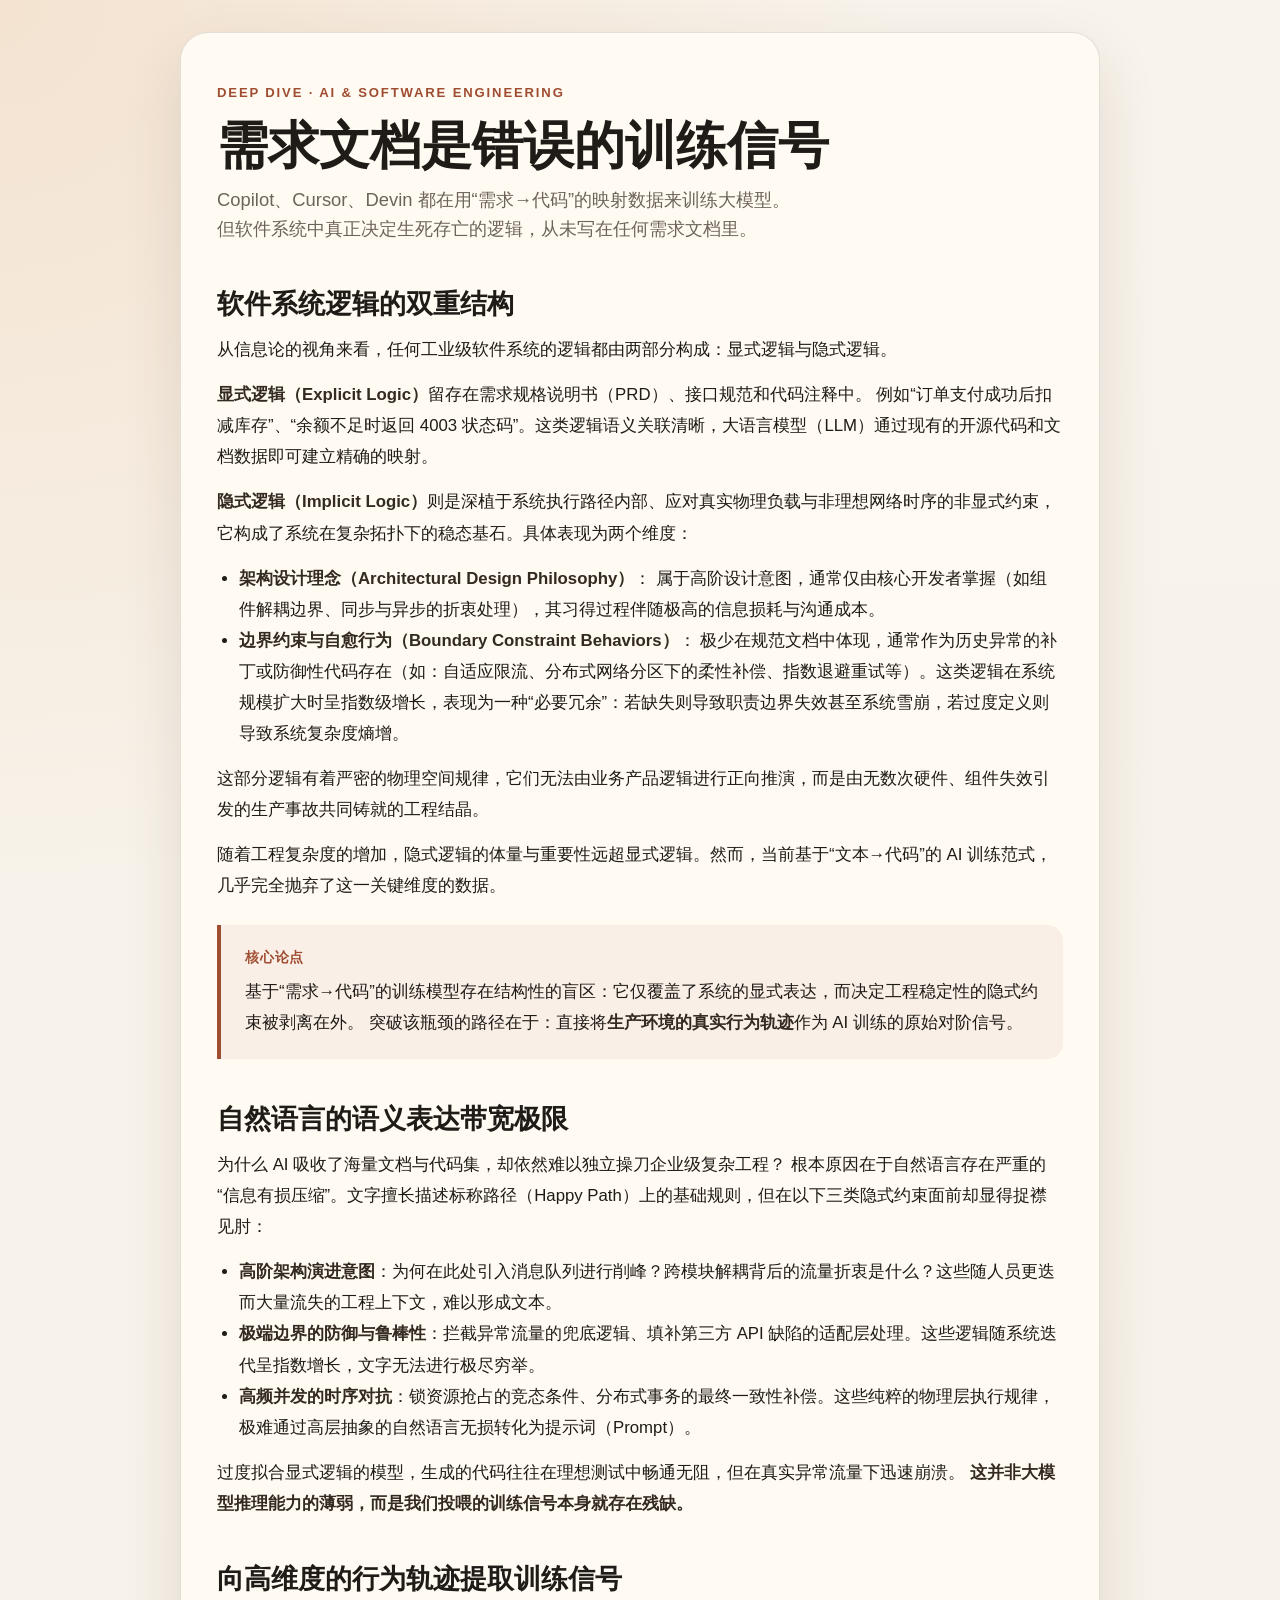
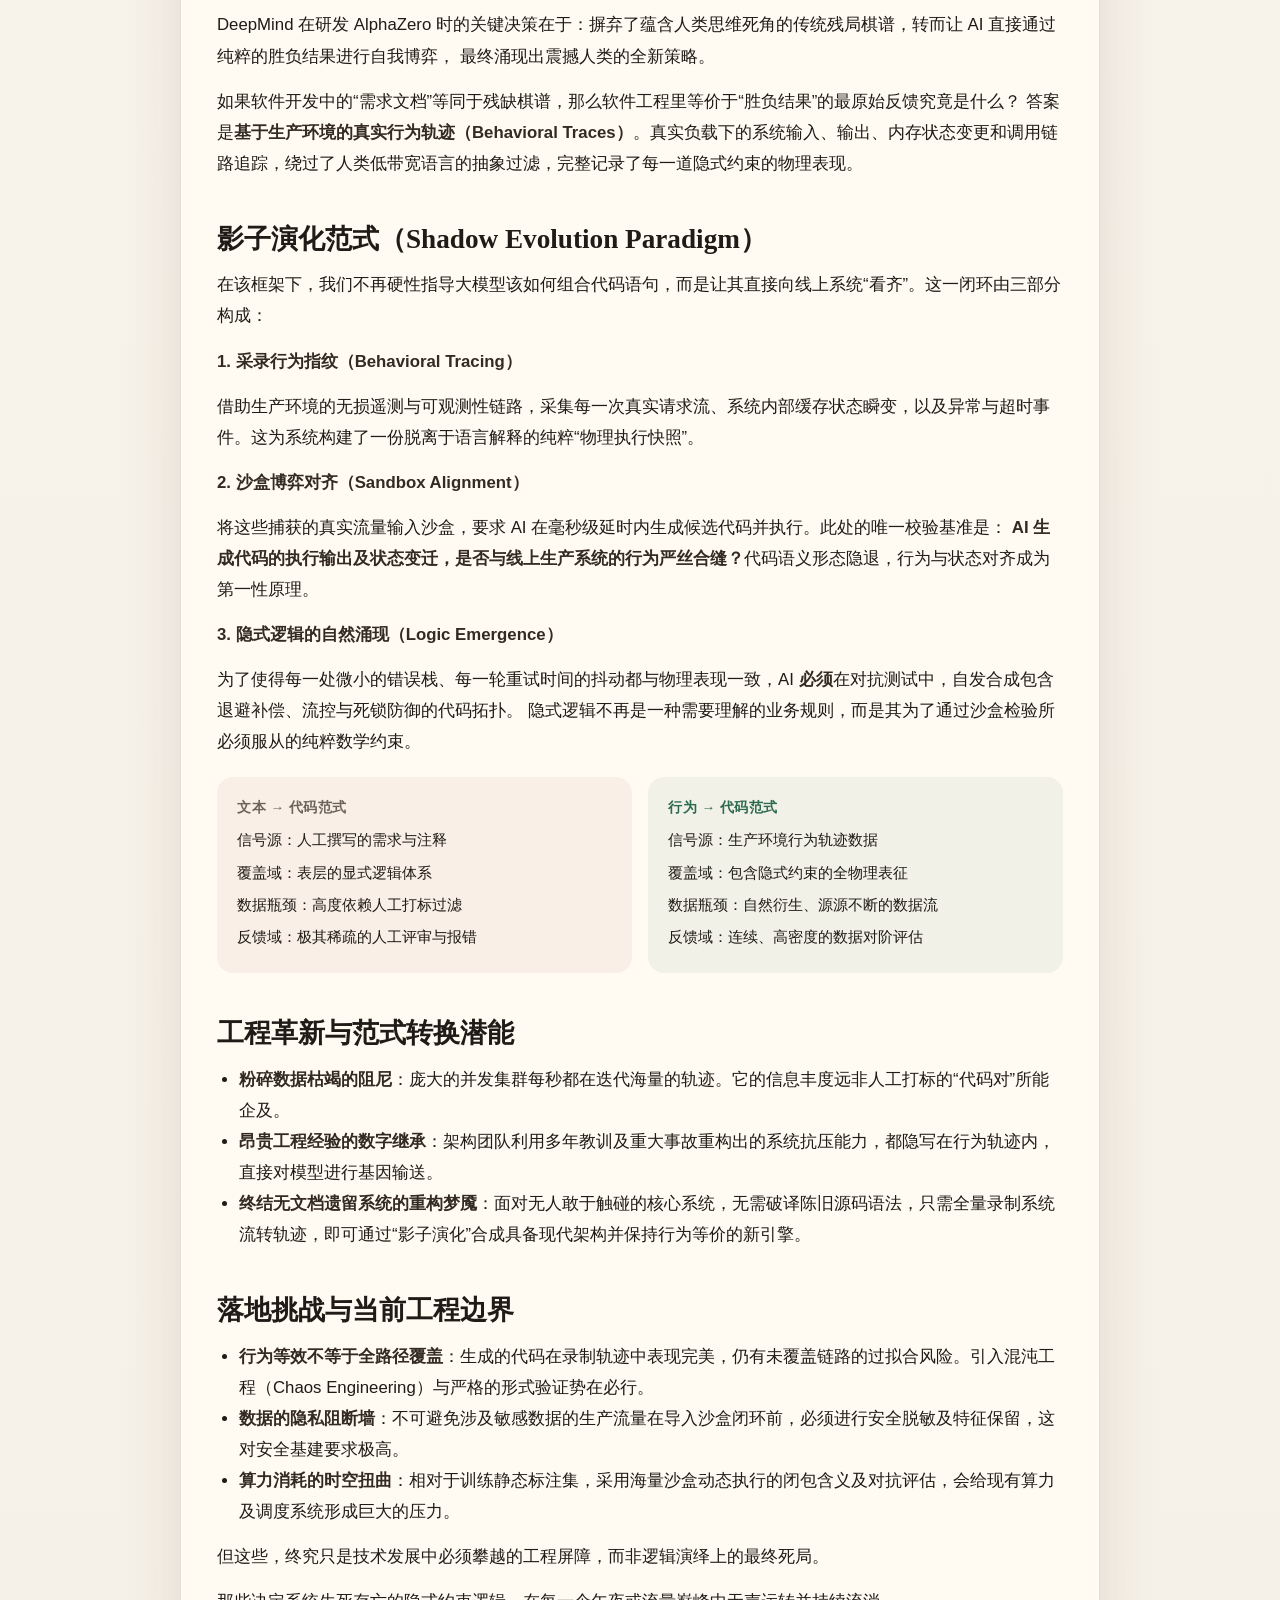
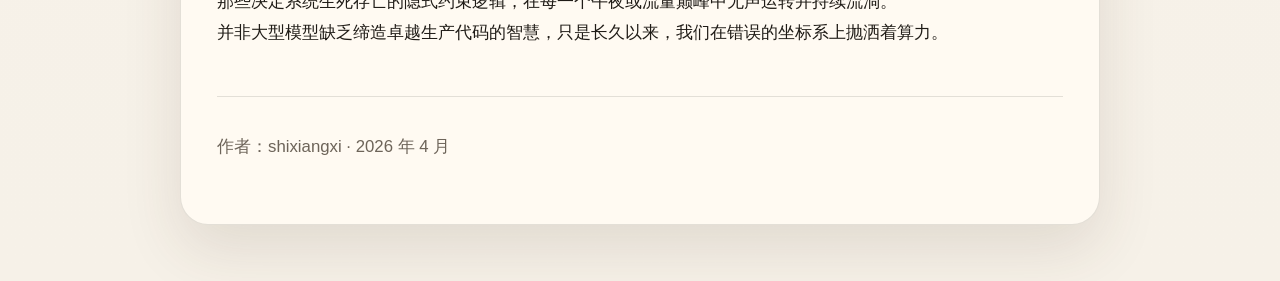
==== commit 795b01e6: "commit" ====
--- a/index.html
+++ b/index.html
@@ -3,320 +3,292 @@
 <head>
     <meta charset="UTF-8">
     <meta name="viewport" content="width=device-width, initial-scale=1.0">
-    <title>基于生产环境行为轨迹的逻辑合成模型</title>
-    <meta
-        name="description"
-        content="从软件工程实践出发，讨论复杂系统中的隐式逻辑、传统需求-代码范式的局限，以及基于生产环境行为轨迹的逻辑合成假说。"
-    >
+    <title>需求文档是错误的训练信号 — 影子演化范式</title>
+    <meta name="description" content="软件系统中决定稳定性的隐式逻辑，从未出现在任何需求文档里。用生产环境行为轨迹替代需求文档，作为 AI 编程的训练信号。">
+    <meta property="og:title" content="需求文档是错误的训练信号">
+    <meta property="og:description" content="软件系统中决定稳定性的隐式逻辑，从未出现在任何需求文档里。用生产环境行为轨迹替代需求文档，作为 AI 编程的训练信号。">
+    <meta property="og:type" content="article">
     <style>
         :root {
             color-scheme: light;
-            --bg: #f5f2ec;
-            --paper: #fffdf9;
-            --text: #1f1c18;
-            --muted: #6c645a;
-            --line: rgba(31, 28, 24, 0.12);
-            --accent: #8f4a30;
-            --shadow: 0 20px 48px rgba(61, 47, 34, 0.1);
-        }
-
-        * {
-            box-sizing: border-box;
-        }
+            --bg: #f6f1e8;
+            --paper: #fffaf2;
+            --text: #1f1b16;
+            --muted: #6d6459;
+            --line: rgba(31, 27, 22, 0.12);
+            --accent: #9f4d31;
+            --accent-bg: rgba(159, 77, 49, 0.06);
+            --shadow: 0 24px 60px rgba(74, 52, 32, 0.12);
+        }
+
+        * { box-sizing: border-box; }
 
         body {
             margin: 0;
-            padding: 28px 14px 48px;
+            padding: 32px 16px 56px;
             color: var(--text);
-            background: linear-gradient(180deg, #f7f4ef 0%, var(--bg) 100%);
+            background:
+                radial-gradient(circle at top left, rgba(231, 180, 132, 0.26), transparent 24%),
+                linear-gradient(180deg, #f8f3eb 0%, var(--bg) 100%);
             font-family: "Segoe UI", "PingFang SC", "Hiragino Sans GB", sans-serif;
-            line-height: 1.82;
-        }
-
-        main {
+            line-height: 1.85;
+        }
+
+        .page {
             width: min(920px, 100%);
             margin: 0 auto;
-            padding: 36px 28px 42px;
+            padding: 48px 36px;
             border: 1px solid var(--line);
-            border-radius: 18px;
+            border-radius: 28px;
             background: var(--paper);
             box-shadow: var(--shadow);
         }
 
-        h1,
-        h2,
-        h3 {
+        .eyebrow {
+            margin: 0 0 10px;
+            color: var(--accent);
+            font-size: 0.82rem;
+            font-weight: 700;
+            letter-spacing: 0.14em;
+            text-transform: uppercase;
+        }
+
+        h1, h2 {
             font-family: Georgia, "Times New Roman", serif;
-            line-height: 1.25;
+            line-height: 1.2;
+        }
+
+        h1 {
+            margin: 0 0 8px;
+            font-size: clamp(2rem, 5vw, 3.2rem);
+        }
+
+        .subtitle {
+            margin: 0 0 28px;
+            font-size: 1.15rem;
+            color: var(--muted);
+            line-height: 1.6;
+        }
+
+        h2 {
+            margin: 44px 0 14px;
+            font-size: 1.7rem;
+        }
+
+        p, li { font-size: 1.05rem; }
+        p { margin: 14px 0; }
+        ul { margin: 12px 0; padding-left: 22px; }
+
+        .callout {
+            margin: 24px 0;
+            padding: 20px 24px;
+            border-left: 4px solid var(--accent);
+            border-radius: 0 16px 16px 0;
+            background: var(--accent-bg);
+        }
+
+        .callout.insight {
+            border-left-color: #2d6a4f;
+            background: rgba(45, 106, 79, 0.06);
+        }
+
+        .callout-label {
+            display: block;
+            margin-bottom: 6px;
             font-weight: 700;
-        }
-
-        h1 {
-            margin: 0 0 12px;
-            font-size: clamp(2rem, 4vw, 3rem);
-        }
-
-        h2 {
-            margin: 30px 0 12px;
-            font-size: 1.55rem;
-        }
-
-        h3 {
-            margin: 22px 0 10px;
-            font-size: 1.16rem;
-        }
-
-        p,
-        li {
-            font-size: 1rem;
-        }
-
-        p {
-            margin: 12px 0;
-        }
-
-        ul,
-        ol {
-            margin: 12px 0;
-            padding-left: 22px;
-        }
+            font-size: 0.85rem;
+            letter-spacing: 0.06em;
+            color: var(--accent);
+        }
+
+        .callout.insight .callout-label { color: #2d6a4f; }
+
+        .comparison {
+            display: grid;
+            grid-template-columns: 1fr 1fr;
+            gap: 16px;
+            margin: 20px 0;
+        }
+
+        .comparison > div {
+            padding: 18px 20px;
+            border-radius: 16px;
+            background: var(--accent-bg);
+        }
+
+        .comparison > div:last-child {
+            background: rgba(45, 106, 79, 0.06);
+        }
+
+        .comparison .col-label {
+            display: block;
+            margin-bottom: 6px;
+            font-weight: 700;
+            font-size: 0.85rem;
+            letter-spacing: 0.04em;
+        }
+
+        .comparison > div:first-child .col-label { color: var(--muted); }
+        .comparison > div:last-child .col-label { color: #2d6a4f; }
+
+        strong { color: #332a22; }
+        .muted { color: var(--muted); }
 
         .meta {
-            margin-bottom: 22px;
+            margin-top: 48px;
+            padding-top: 20px;
+            border-top: 1px solid var(--line);
+            font-size: 0.9rem;
             color: var(--muted);
-            font-size: 0.95rem;
-        }
-
-        .abstract,
-        .note {
-            padding: 16px 18px;
-            border: 1px solid var(--line);
-            border-radius: 12px;
-            background: #fffcf7;
-        }
-
-        .label {
-            color: var(--accent);
-            font-weight: 700;
-        }
-
-        .toc {
-            margin-top: 22px;
-            padding: 16px 18px;
-            border: 1px solid var(--line);
-            border-radius: 12px;
-            background: #fffdfa;
-        }
-
-        .toc p {
-            margin-top: 0;
-        }
-
-        a {
-            color: var(--accent);
-            text-decoration: none;
-        }
-
-        a:hover {
-            text-decoration: underline;
-        }
-
-        .muted {
-            color: var(--muted);
         }
 
         @media (max-width: 640px) {
-            main {
-                padding: 26px 18px 32px;
-            }
+            .page { padding: 28px 18px; }
+            .comparison { grid-template-columns: 1fr; }
         }
     </style>
 </head>
 <body>
-    <main>
-        <h1>基于生产环境行为轨迹的逻辑合成模型</h1>
-        <p class="meta">一则来自软件工程实践的研究假说</p>
-
-        <section class="abstract">
-            <p><span class="label">摘要</span></p>
-            <p>
-                当前生成式人工智能在软件工程中的训练方式，仍主要建立在“需求、文档、代码”这一组显式语义数据之上。
-                这种范式能够有效覆盖主干逻辑和局部实现问题，但对于大规模复杂系统中长期演化形成的隐式逻辑，
-                其表达能力和监督强度都存在明显不足。
+    <main class="page">
+        <p class="eyebrow">Deep Dive &middot; AI &amp; Software Engineering</p>
+        <h1>需求文档是错误的训练信号</h1>
+        <p class="subtitle">
+            Copilot、Cursor、Devin 都在用“需求&rarr;代码”的映射数据来训练大模型。<br>
+            但软件系统中真正决定生死存亡的逻辑，从未写在任何需求文档里。
+        </p>
+
+        <!-- ─── 开篇 ─── -->
+        <h2>软件系统逻辑的双重结构</h2>
+        <p>
+            从信息论的视角来看，任何工业级软件系统的逻辑都由两部分构成：显式逻辑与隐式逻辑。
+        </p>
+        <p>
+            <strong>显式逻辑（Explicit Logic）</strong>留存在需求规格说明书（PRD）、接口规范和代码注释中。
+            例如“订单支付成功后扣减库存”、“余额不足时返回 4003 状态码”。这类逻辑语义关联清晰，大语言模型（LLM）通过现有的开源代码和文档数据即可建立精确的映射。
+        </p>
+        <p>
+            <strong>隐式逻辑（Implicit Logic）</strong>则是深植于系统执行路径内部、应对真实物理负载与非理想网络时序的非显式约束，它构成了系统在复杂拓扑下的稳态基石。具体表现为两个维度：
+        </p>
+        <ul>
+            <li>
+                <strong>架构设计理念（Architectural Design Philosophy）</strong>：
+                属于高阶设计意图，通常仅由核心开发者掌握（如组件解耦边界、同步与异步的折衷处理），其习得过程伴随极高的信息损耗与沟通成本。
+            </li>
+            <li>
+                <strong>边界约束与自愈行为（Boundary Constraint Behaviors）</strong>：
+                极少在规范文档中体现，通常作为历史异常的补丁或防御性代码存在（如：自适应限流、分布式网络分区下的柔性补偿、指数退避重试等）。这类逻辑在系统规模扩大时呈指数级增长，表现为一种“必要冗余”：若缺失则导致职责边界失效甚至系统雪崩，若过度定义则导致系统复杂度熵增。
+            </li>
+        </ul>
+        <p>
+            这部分逻辑有着严密的物理空间规律，它们无法由业务产品逻辑进行正向推演，而是由无数次硬件、组件失效引发的生产事故共同铸就的工程结晶。
+        </p>
+        <p>
+            随着工程复杂度的增加，隐式逻辑的体量与重要性远超显式逻辑。然而，当前基于“文本&rarr;代码”的 AI 训练范式，几乎完全抛弃了这一关键维度的数据。
+        </p>
+
+        <div class="callout">
+            <span class="callout-label">核心论点</span>
+            <p style="margin:0;">
+                基于“需求&rarr;代码”的训练模型存在结构性的盲区：它仅覆盖了系统的显式表达，而决定工程稳定性的隐式约束被剥离在外。
+                突破该瓶颈的路径在于：直接将<strong>生产环境的真实行为轨迹</strong>作为 AI 训练的原始对阶信号。
             </p>
-            <p>
-                本文从软件工程实践出发，提出一种研究假说：对于复杂系统而言，
-                决定其稳态的关键约束并不主要存在于需求文档中，而更多存在于生产环境长期施加的行为约束中。
-                因此，生产环境中的行为轨迹可能构成一种比传统需求描述更接近系统真实逻辑的监督信号。
-            </p>
-            <p>
-                基于此，本文提出“影子演化”这一概念性框架：在影子环境或沙盒环境中，
-                让候选实现持续拟合真实生产系统在相同输入下的行为表现，并以输出差异、状态差异、
-                性能指标和异常分布作为约束信号，逐步逼近原系统的隐式边界。
-                本文同时讨论该方向的适用场景、潜在价值及其工程约束。
-            </p>
-        </section>
-
-        <nav class="toc" aria-label="目录">
-            <p><span class="label">目录</span></p>
-            <ol>
-                <li><a href="#background">问题背景</a></li>
-                <li><a href="#explicit-implicit">显式逻辑与隐式逻辑</a></li>
-                <li><a href="#limitations">传统语义范式的局限性</a></li>
-                <li><a href="#shadow-evolution">影子演化：基于生产轨迹的逻辑拟合</a></li>
-                <li><a href="#scenarios">适用场景与验证路径</a></li>
-                <li><a href="#constraints">工程约束与潜在风险</a></li>
-                <li><a href="#conclusion">结论</a></li>
-            </ol>
-        </nav>
-
-        <section id="background">
-            <h2>一、问题背景</h2>
-            <p>
-                在复杂软件系统中，最容易被表达和复述的往往不是最关键的部分。主干业务流程、接口契约、
-                数据结构以及标准路径通常都可以被显式记录，因此也最容易被当前 AI 编码系统学习到。
-            </p>
-            <p>
-                但系统真正稳定运行所依赖的，并不只有这些显式逻辑。大量系统行为实际上由长期演化形成的隐式约束决定，
-                例如异常输入下的处理方式、跨模块边界的隐含契约、资源压力下的退化策略、历史兼容路径以及架构层面的非形式化设计原则。
-                这些内容通常难以被完整写入需求文档，也难以通过静态代码本身直接恢复。
-            </p>
-            <p>
-                这也是为什么当前 AI 系统在小规模、局部化任务上表现良好，但在复杂工程中经常出现“语义上合理、工程上失真”的问题。
-            </p>
-        </section>
-
-        <section id="explicit-implicit">
-            <h2>二、显式逻辑与隐式逻辑</h2>
-            <h3>2.1 显式逻辑</h3>
-            <p>
-                显式逻辑是指那些可以被较低成本表达、审查和传递的系统知识，
-                例如需求说明、接口协议、主流程控制以及可以被文档化的结构性规则。
-                这部分内容构成了现有 AI 编码训练的主要语料来源。
-            </p>
-
-            <h3>2.2 隐式逻辑</h3>
-            <p>
-                隐式逻辑是指那些不易被显式表达、但对系统稳态至关重要的约束。
-                它通常表现为两类：
-            </p>
-            <ul>
-                <li>架构设计理念，例如模块分层原则、异步化决策、耦合边界以及某些看似冗余但实际必要的中间层设计。</li>
-                <li>边界约束行为，例如历史兼容、降级逻辑、故障转移策略、缓存保护机制以及极端流量下的行为收敛方式。</li>
-            </ul>
-            <p>
-                从工程经验看，项目规模越大，隐式逻辑的占比通常越高。这部分逻辑并非不存在，而是往往分散在长期运行的结果中，
-                体现在告警、异常、补丁、回滚记录和生产监控指标里。
-            </p>
-        </section>
-
-        <section id="limitations">
-            <h2>三、传统语义范式的局限性</h2>
-            <p>
-                当前主流的 AI 编码训练方式，本质上仍以“需求或指令到代码”的映射为主要形式。
-                这类方法能够有效处理显式逻辑，但它默认了一个前提：人类可以通过有限语义，
-                足够完整地定义系统所需满足的约束。
-            </p>
-            <p>
-                这一前提在复杂系统中并不总是成立。自然语言具有低带宽和高损耗特征，
-                需求文档本质上是对现实约束的一次压缩。手工编码是在根据这份压缩后的描述构造系统，
-                AI 编码则是在根据这份描述猜测系统。只要监督信号主要来自显式表述，
-                模型就更容易学会“如何表达功能”，而不是“如何满足真实环境中的长期约束”。
-            </p>
-            <p>
-                因此，本文并不主张否定需求文档的价值，而是认为在复杂系统中，
-                需求文档不应被视为唯一或主要的监督来源。
-            </p>
-        </section>
-
-        <section id="shadow-evolution">
-            <h2>四、影子演化：基于生产轨迹的逻辑拟合</h2>
-            <p>
-                基于上述观察，本文提出一个研究假说：如果复杂系统中的关键逻辑更多沉淀在运行时行为中，
-                那么生产环境中的行为轨迹可能比需求描述更接近系统真实逻辑。
-            </p>
-            <p>
-                所谓“影子演化”，是指在不影响真实生产写入的前提下，
-                于影子环境中运行候选实现，并使用与生产系统同维度的输入数据进行对比拟合。
-                在这一过程中，候选实现不以“复述需求”为目标，而以“逼近行为边界”为目标。
-            </p>
-
-            <h3>4.1 监督信号</h3>
-            <ul>
-                <li>相同输入条件下的输出差异</li>
-                <li>关键状态变化的一致性</li>
-                <li>性能指标差异，例如延迟、吞吐和资源使用</li>
-                <li>异常分布与长尾路径下的行为偏差</li>
-            </ul>
-
-            <h3>4.2 可能的结果</h3>
-            <p>
-                在这种框架下，隐式逻辑不再主要依赖人工显式传递，而是以约束的形式被模型持续感知。
-                模型未必会恢复出与原系统完全相同的内部结构，但有可能逐步恢复出一部分与原系统相容的结构性规律。
-            </p>
-        </section>
-
-        <section id="scenarios">
-            <h2>五、适用场景与验证路径</h2>
-            <p>
-                该方向并不适合直接在超大规模、多层耦合的平台上作为第一步验证。更现实的试验对象，
-                是那些业务闭环清晰、线上反馈充分、风险相对可控的中等复杂系统。
-            </p>
-            <p>
-                例如新闻 App、资讯推荐、内容聚合、搜索排序、缓存策略优化以及低风险服务重构等场景。
-                这些系统具有以下特点：
-            </p>
-            <ul>
-                <li>输入输出关系相对清晰</li>
-                <li>监控指标天然存在，便于定义行为差异</li>
-                <li>可以先进行影子比对，再进行小流量灰度，而非直接整体替换</li>
-            </ul>
-            <p>
-                因此，一个更可信的验证路径，不是“让 AI 一次性重写整个复杂平台”，
-                而是“让 AI 在影子环境中逐步接管可验证子系统”。
-            </p>
-        </section>
-
-        <section id="constraints">
-            <h2>六、工程约束与潜在风险</h2>
-            <p>
-                尽管这一方向具有吸引力，但它并不是没有代价的。
-                若将其作为严肃研究问题，需要至少面对以下约束：
-            </p>
-            <ul>
-                <li>生产行为数据的采集、脱敏、回放和状态对齐成本很高。</li>
-                <li>线上指标并不完备，无法天然等价于“系统正确性”。</li>
-                <li>存在 Goodhart 风险，即模型可能过度优化可见指标而偏离真实目标。</li>
-                <li>长尾错误和极端边界路径仍然难以被充分覆盖。</li>
-                <li>并非所有系统都具备足够的可观测性和可回放性。</li>
-            </ul>
-            <p>
-                因此，本文更倾向于将这一方向描述为一种值得验证的工程研究路径，而不是已经闭合的通用方法论。
-            </p>
-        </section>
-
-        <section id="conclusion">
-            <h2>七、结论</h2>
-            <p>
-                当前 AI 编码系统的主要优势，在于学习显式逻辑及其语义表达方式；
-                但复杂系统真正依赖的，往往是长期运行中沉淀下来的隐式逻辑。
-                如果这一判断成立，那么 AI 编码的下一阶段，可能不仅是模型规模的扩张，
-                更是监督信号来源的改变。
-            </p>
-            <p>
-                从这个意义上说，生产环境中的行为轨迹不应仅被视为运维数据，
-                它也可能是一种更接近系统真实逻辑的高价值监督信号。
-                对复杂软件工程而言，这或许是从“语义模仿”走向“行为对齐”的一个可能方向。
-            </p>
-        </section>
-
-        <section class="note">
-            <p><span class="label">说明</span></p>
-            <p class="muted">
-                本文是一则来自软件工程实践的研究假说，而非训练技术论文。
-                其目标在于提出问题、界定边界，并指出一个值得进一步形式化和实验验证的方向。
-            </p>
-        </section>
+        </div>
+
+        <!-- ─── 问题分析 ─── -->
+        <h2>自然语言的语义表达带宽极限</h2>
+        <p>
+            为什么 AI 吸收了海量文档与代码集，却依然难以独立操刀企业级复杂工程？
+            根本原因在于自然语言存在严重的“信息有损压缩”。文字擅长描述标称路径（Happy Path）上的基础规则，但在以下三类隐式约束面前却显得捉襟见肘：
+        </p>
+        <ul>
+            <li><strong>高阶架构演进意图</strong>：为何在此处引入消息队列进行削峰？跨模块解耦背后的流量折衷是什么？这些随人员更迭而大量流失的工程上下文，难以形成文本。</li>
+            <li><strong>极端边界的防御与鲁棒性</strong>：拦截异常流量的兜底逻辑、填补第三方 API 缺陷的适配层处理。这些逻辑随系统迭代呈指数增长，文字无法进行极尽穷举。</li>
+            <li><strong>高频并发的时序对抗</strong>：锁资源抢占的竞态条件、分布式事务的最终一致性补偿。这些纯粹的物理层执行规律，极难通过高层抽象的自然语言无损转化为提示词（Prompt）。</li>
+        </ul>
+        <p>
+            过度拟合显式逻辑的模型，生成的代码往往在理想测试中畅通无阻，但在真实异常流量下迅速崩溃。
+            <strong>这并非大模型推理能力的薄弱，而是我们投喂的训练信号本身就存在残缺。</strong>
+        </p>
+
+        <!-- ─── 核心洞见 ─── -->
+        <h2>向高维度的行为轨迹提取训练信号</h2>
+        <p>
+            DeepMind 在研发 AlphaZero 时的关键决策在于：摒弃了蕴含人类思维死角的传统残局棋谱，转而让 AI 直接通过纯粹的胜负结果进行自我博弈，
+            最终涌现出震撼人类的全新策略。
+        </p>
+        <p>
+            如果软件开发中的“需求文档”等同于残缺棋谱，那么软件工程里等价于“胜负结果”的最原始反馈究竟是什么？
+            答案是<strong>基于生产环境的真实行为轨迹（Behavioral Traces）</strong>。真实负载下的系统输入、输出、内存状态变更和调用链路追踪，绕过了人类低带宽语言的抽象过滤，完整记录了每一道隐式约束的物理表现。
+        </p>
+
+        <!-- ─── 方案 ─── -->
+        <h2>影子演化范式（Shadow Evolution Paradigm）</h2>
+        <p>
+            在该框架下，我们不再硬性指导大模型该如何组合代码语句，而是让其直接向线上系统“看齐”。这一闭环由三部分构成：
+        </p>
+
+        <p><strong>1. 采录行为指纹（Behavioral Tracing）</strong></p>
+        <p>
+            借助生产环境的无损遥测与可观测性链路，采集每一次真实请求流、系统内部缓存状态瞬变，以及异常与超时事件。这为系统构建了一份脱离于语言解释的纯粹“物理执行快照”。
+        </p>
+
+        <p><strong>2. 沙盒博弈对齐（Sandbox Alignment）</strong></p>
+        <p>
+            将这些捕获的真实流量输入沙盒，要求 AI 在毫秒级延时内生成候选代码并执行。此处的唯一校验基准是：
+            <strong>AI 生成代码的执行输出及状态变迁，是否与线上生产系统的行为严丝合缝？</strong>代码语义形态隐退，行为与状态对齐成为第一性原理。
+        </p>
+
+        <p><strong>3. 隐式逻辑的自然涌现（Logic Emergence）</strong></p>
+        <p>
+            为了使得每一处微小的错误栈、每一轮重试时间的抖动都与物理表现一致，AI <strong>必须</strong>在对抗测试中，自发合成包含退避补偿、流控与死锁防御的代码拓扑。
+            隐式逻辑不再是一种需要理解的业务规则，而是其为了通过沙盒检验所必须服从的纯粹数学约束。
+        </p>
+
+        <div class="comparison">
+            <div>
+                <span class="col-label">文本 &rarr; 代码范式</span>
+                <p style="margin:4px 0;font-size:0.95rem;">信号源：人工撰写的需求与注释</p>
+                <p style="margin:4px 0;font-size:0.95rem;">覆盖域：表层的显式逻辑体系</p>
+                <p style="margin:4px 0;font-size:0.95rem;">数据瓶颈：高度依赖人工打标过滤</p>
+                <p style="margin:4px 0;font-size:0.95rem;">反馈域：极其稀疏的人工评审与报错</p>
+            </div>
+            <div>
+                <span class="col-label">行为 &rarr; 代码范式</span>
+                <p style="margin:4px 0;font-size:0.95rem;">信号源：生产环境行为轨迹数据</p>
+                <p style="margin:4px 0;font-size:0.95rem;">覆盖域：包含隐式约束的全物理表征</p>
+                <p style="margin:4px 0;font-size:0.95rem;">数据瓶颈：自然衍生、源源不断的数据流</p>
+                <p style="margin:4px 0;font-size:0.95rem;">反馈域：连续、高密度的数据对阶评估</p>
+            </div>
+        </div>
+
+        <!-- ─── 意义 ─── -->
+        <h2>工程革新与范式转换潜能</h2>
+        <ul>
+            <li><strong>粉碎数据枯竭的阻尼</strong>：庞大的并发集群每秒都在迭代海量的轨迹。它的信息丰度远非人工打标的“代码对”所能企及。</li>
+            <li><strong>昂贵工程经验的数字继承</strong>：架构团队利用多年教训及重大事故重构出的系统抗压能力，都隐写在行为轨迹内，直接对模型进行基因输送。</li>
+            <li><strong>终结无文档遗留系统的重构梦魇</strong>：面对无人敢于触碰的核心系统，无需破译陈旧源码语法，只需全量录制系统流转轨迹，即可通过“影子演化”合成具备现代架构并保持行为等价的新引擎。</li>
+        </ul>
+
+        <!-- ─── 约束 ─── -->
+        <h2>落地挑战与当前工程边界</h2>
+        <ul>
+            <li><strong>行为等效不等于全路径覆盖</strong>：生成的代码在录制轨迹中表现完美，仍有未覆盖链路的过拟合风险。引入混沌工程（Chaos Engineering）与严格的形式验证势在必行。</li>
+            <li><strong>数据的隐私阻断墙</strong>：不可避免涉及敏感数据的生产流量在导入沙盒闭环前，必须进行安全脱敏及特征保留，这对安全基建要求极高。</li>
+            <li><strong>算力消耗的时空扭曲</strong>：相对于训练静态标注集，采用海量沙盒动态执行的闭包含义及对抗评估，会给现有算力及调度系统形成巨大的压力。</li>
+        </ul>
+        <p>
+            但这些，终究只是技术发展中必须攀越的工程屏障，而非逻辑演绎上的最终死局。
+        </p>
+
+        <!-- ─── 结尾 ─── -->
+        <p>
+            那些决定系统生死存亡的隐式约束逻辑，在每一个午夜或流量巅峰中无声运转并持续流淌。<br>
+            并非大型模型缺乏缔造卓越生产代码的智慧，只是长久以来，我们在错误的坐标系上抛洒着算力。
+        </p>
+
+        <div class="meta">
+            <p>作者：shixiangxi &middot; 2026 年 4 月</p>
+        </div>
     </main>
 </body>
-</html>
+</html>
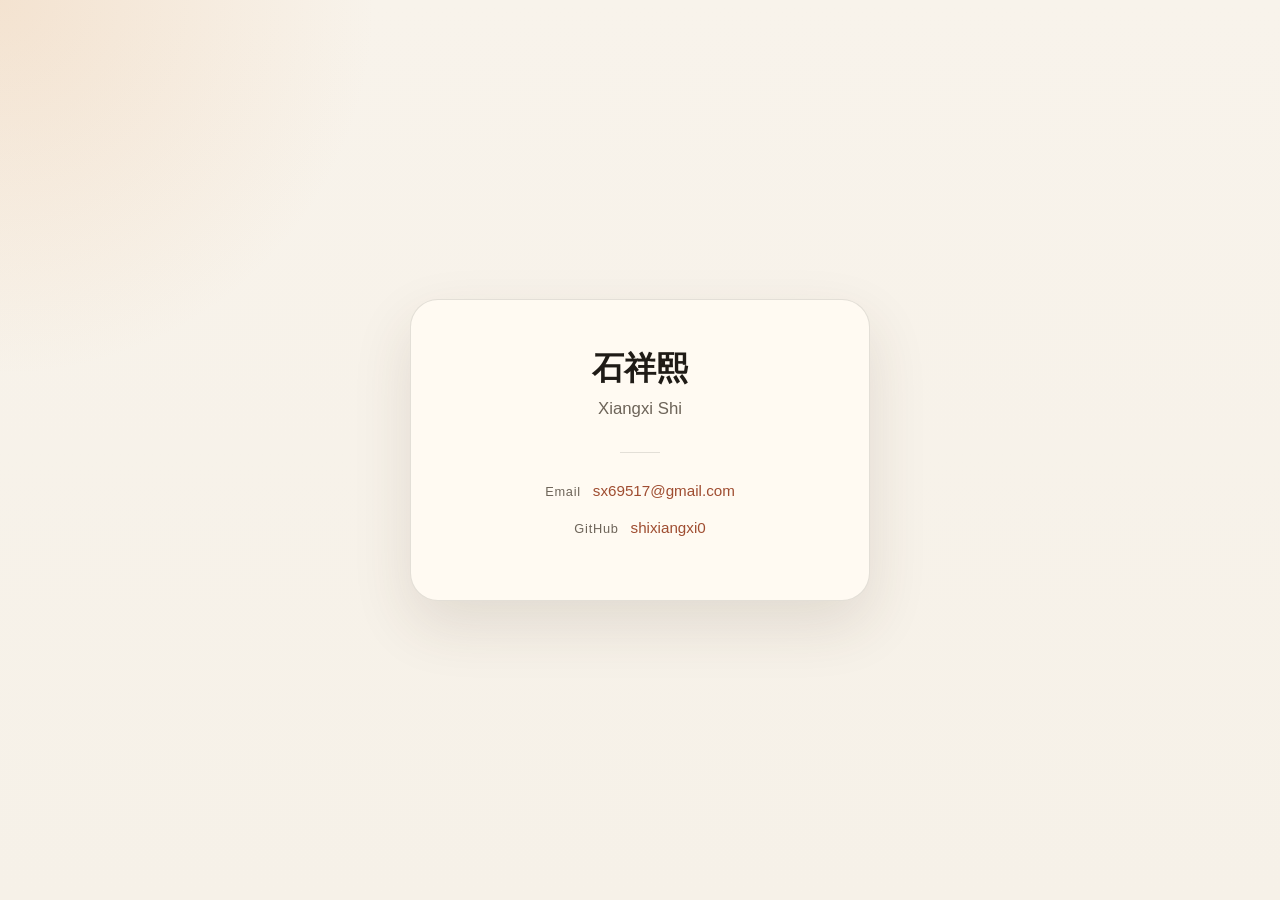
==== commit 1f036937: "Add Shadow Evolution article (CN/EN), about page, root redirect to /about/" ====
--- a/index.html
+++ b/index.html
@@ -1,294 +1,11 @@
-<!DOCTYPE html>
+﻿<!DOCTYPE html>
 <html lang="zh-CN">
 <head>
     <meta charset="UTF-8">
-    <meta name="viewport" content="width=device-width, initial-scale=1.0">
-    <title>需求文档是错误的训练信号 — 影子演化范式</title>
-    <meta name="description" content="软件系统中决定稳定性的隐式逻辑，从未出现在任何需求文档里。用生产环境行为轨迹替代需求文档，作为 AI 编程的训练信号。">
-    <meta property="og:title" content="需求文档是错误的训练信号">
-    <meta property="og:description" content="软件系统中决定稳定性的隐式逻辑，从未出现在任何需求文档里。用生产环境行为轨迹替代需求文档，作为 AI 编程的训练信号。">
-    <meta property="og:type" content="article">
-    <style>
-        :root {
-            color-scheme: light;
-            --bg: #f6f1e8;
-            --paper: #fffaf2;
-            --text: #1f1b16;
-            --muted: #6d6459;
-            --line: rgba(31, 27, 22, 0.12);
-            --accent: #9f4d31;
-            --accent-bg: rgba(159, 77, 49, 0.06);
-            --shadow: 0 24px 60px rgba(74, 52, 32, 0.12);
-        }
-
-        * { box-sizing: border-box; }
-
-        body {
-            margin: 0;
-            padding: 32px 16px 56px;
-            color: var(--text);
-            background:
-                radial-gradient(circle at top left, rgba(231, 180, 132, 0.26), transparent 24%),
-                linear-gradient(180deg, #f8f3eb 0%, var(--bg) 100%);
-            font-family: "Segoe UI", "PingFang SC", "Hiragino Sans GB", sans-serif;
-            line-height: 1.85;
-        }
-
-        .page {
-            width: min(920px, 100%);
-            margin: 0 auto;
-            padding: 48px 36px;
-            border: 1px solid var(--line);
-            border-radius: 28px;
-            background: var(--paper);
-            box-shadow: var(--shadow);
-        }
-
-        .eyebrow {
-            margin: 0 0 10px;
-            color: var(--accent);
-            font-size: 0.82rem;
-            font-weight: 700;
-            letter-spacing: 0.14em;
-            text-transform: uppercase;
-        }
-
-        h1, h2 {
-            font-family: Georgia, "Times New Roman", serif;
-            line-height: 1.2;
-        }
-
-        h1 {
-            margin: 0 0 8px;
-            font-size: clamp(2rem, 5vw, 3.2rem);
-        }
-
-        .subtitle {
-            margin: 0 0 28px;
-            font-size: 1.15rem;
-            color: var(--muted);
-            line-height: 1.6;
-        }
-
-        h2 {
-            margin: 44px 0 14px;
-            font-size: 1.7rem;
-        }
-
-        p, li { font-size: 1.05rem; }
-        p { margin: 14px 0; }
-        ul { margin: 12px 0; padding-left: 22px; }
-
-        .callout {
-            margin: 24px 0;
-            padding: 20px 24px;
-            border-left: 4px solid var(--accent);
-            border-radius: 0 16px 16px 0;
-            background: var(--accent-bg);
-        }
-
-        .callout.insight {
-            border-left-color: #2d6a4f;
-            background: rgba(45, 106, 79, 0.06);
-        }
-
-        .callout-label {
-            display: block;
-            margin-bottom: 6px;
-            font-weight: 700;
-            font-size: 0.85rem;
-            letter-spacing: 0.06em;
-            color: var(--accent);
-        }
-
-        .callout.insight .callout-label { color: #2d6a4f; }
-
-        .comparison {
-            display: grid;
-            grid-template-columns: 1fr 1fr;
-            gap: 16px;
-            margin: 20px 0;
-        }
-
-        .comparison > div {
-            padding: 18px 20px;
-            border-radius: 16px;
-            background: var(--accent-bg);
-        }
-
-        .comparison > div:last-child {
-            background: rgba(45, 106, 79, 0.06);
-        }
-
-        .comparison .col-label {
-            display: block;
-            margin-bottom: 6px;
-            font-weight: 700;
-            font-size: 0.85rem;
-            letter-spacing: 0.04em;
-        }
-
-        .comparison > div:first-child .col-label { color: var(--muted); }
-        .comparison > div:last-child .col-label { color: #2d6a4f; }
-
-        strong { color: #332a22; }
-        .muted { color: var(--muted); }
-
-        .meta {
-            margin-top: 48px;
-            padding-top: 20px;
-            border-top: 1px solid var(--line);
-            font-size: 0.9rem;
-            color: var(--muted);
-        }
-
-        @media (max-width: 640px) {
-            .page { padding: 28px 18px; }
-            .comparison { grid-template-columns: 1fr; }
-        }
-    </style>
+    <meta http-equiv="refresh" content="0;url=about/">
+    <title>Redirecting…</title>
 </head>
 <body>
-    <main class="page">
-        <p class="eyebrow">Deep Dive &middot; AI &amp; Software Engineering</p>
-        <h1>需求文档是错误的训练信号</h1>
-        <p class="subtitle">
-            Copilot、Cursor、Devin 都在用“需求&rarr;代码”的映射数据来训练大模型。<br>
-            但软件系统中真正决定生死存亡的逻辑，从未写在任何需求文档里。
-        </p>
-
-        <!-- ─── 开篇 ─── -->
-        <h2>软件系统逻辑的双重结构</h2>
-        <p>
-            从信息论的视角来看，任何工业级软件系统的逻辑都由两部分构成：显式逻辑与隐式逻辑。
-        </p>
-        <p>
-            <strong>显式逻辑（Explicit Logic）</strong>留存在需求规格说明书（PRD）、接口规范和代码注释中。
-            例如“订单支付成功后扣减库存”、“余额不足时返回 4003 状态码”。这类逻辑语义关联清晰，大语言模型（LLM）通过现有的开源代码和文档数据即可建立精确的映射。
-        </p>
-        <p>
-            <strong>隐式逻辑（Implicit Logic）</strong>则是深植于系统执行路径内部、应对真实物理负载与非理想网络时序的非显式约束，它构成了系统在复杂拓扑下的稳态基石。具体表现为两个维度：
-        </p>
-        <ul>
-            <li>
-                <strong>架构设计理念（Architectural Design Philosophy）</strong>：
-                属于高阶设计意图，通常仅由核心开发者掌握（如组件解耦边界、同步与异步的折衷处理），其习得过程伴随极高的信息损耗与沟通成本。
-            </li>
-            <li>
-                <strong>边界约束与自愈行为（Boundary Constraint Behaviors）</strong>：
-                极少在规范文档中体现，通常作为历史异常的补丁或防御性代码存在（如：自适应限流、分布式网络分区下的柔性补偿、指数退避重试等）。这类逻辑在系统规模扩大时呈指数级增长，表现为一种“必要冗余”：若缺失则导致职责边界失效甚至系统雪崩，若过度定义则导致系统复杂度熵增。
-            </li>
-        </ul>
-        <p>
-            这部分逻辑有着严密的物理空间规律，它们无法由业务产品逻辑进行正向推演，而是由无数次硬件、组件失效引发的生产事故共同铸就的工程结晶。
-        </p>
-        <p>
-            随着工程复杂度的增加，隐式逻辑的体量与重要性远超显式逻辑。然而，当前基于“文本&rarr;代码”的 AI 训练范式，几乎完全抛弃了这一关键维度的数据。
-        </p>
-
-        <div class="callout">
-            <span class="callout-label">核心论点</span>
-            <p style="margin:0;">
-                基于“需求&rarr;代码”的训练模型存在结构性的盲区：它仅覆盖了系统的显式表达，而决定工程稳定性的隐式约束被剥离在外。
-                突破该瓶颈的路径在于：直接将<strong>生产环境的真实行为轨迹</strong>作为 AI 训练的原始对阶信号。
-            </p>
-        </div>
-
-        <!-- ─── 问题分析 ─── -->
-        <h2>自然语言的语义表达带宽极限</h2>
-        <p>
-            为什么 AI 吸收了海量文档与代码集，却依然难以独立操刀企业级复杂工程？
-            根本原因在于自然语言存在严重的“信息有损压缩”。文字擅长描述标称路径（Happy Path）上的基础规则，但在以下三类隐式约束面前却显得捉襟见肘：
-        </p>
-        <ul>
-            <li><strong>高阶架构演进意图</strong>：为何在此处引入消息队列进行削峰？跨模块解耦背后的流量折衷是什么？这些随人员更迭而大量流失的工程上下文，难以形成文本。</li>
-            <li><strong>极端边界的防御与鲁棒性</strong>：拦截异常流量的兜底逻辑、填补第三方 API 缺陷的适配层处理。这些逻辑随系统迭代呈指数增长，文字无法进行极尽穷举。</li>
-            <li><strong>高频并发的时序对抗</strong>：锁资源抢占的竞态条件、分布式事务的最终一致性补偿。这些纯粹的物理层执行规律，极难通过高层抽象的自然语言无损转化为提示词（Prompt）。</li>
-        </ul>
-        <p>
-            过度拟合显式逻辑的模型，生成的代码往往在理想测试中畅通无阻，但在真实异常流量下迅速崩溃。
-            <strong>这并非大模型推理能力的薄弱，而是我们投喂的训练信号本身就存在残缺。</strong>
-        </p>
-
-        <!-- ─── 核心洞见 ─── -->
-        <h2>向高维度的行为轨迹提取训练信号</h2>
-        <p>
-            DeepMind 在研发 AlphaZero 时的关键决策在于：摒弃了蕴含人类思维死角的传统残局棋谱，转而让 AI 直接通过纯粹的胜负结果进行自我博弈，
-            最终涌现出震撼人类的全新策略。
-        </p>
-        <p>
-            如果软件开发中的“需求文档”等同于残缺棋谱，那么软件工程里等价于“胜负结果”的最原始反馈究竟是什么？
-            答案是<strong>基于生产环境的真实行为轨迹（Behavioral Traces）</strong>。真实负载下的系统输入、输出、内存状态变更和调用链路追踪，绕过了人类低带宽语言的抽象过滤，完整记录了每一道隐式约束的物理表现。
-        </p>
-
-        <!-- ─── 方案 ─── -->
-        <h2>影子演化范式（Shadow Evolution Paradigm）</h2>
-        <p>
-            在该框架下，我们不再硬性指导大模型该如何组合代码语句，而是让其直接向线上系统“看齐”。这一闭环由三部分构成：
-        </p>
-
-        <p><strong>1. 采录行为指纹（Behavioral Tracing）</strong></p>
-        <p>
-            借助生产环境的无损遥测与可观测性链路，采集每一次真实请求流、系统内部缓存状态瞬变，以及异常与超时事件。这为系统构建了一份脱离于语言解释的纯粹“物理执行快照”。
-        </p>
-
-        <p><strong>2. 沙盒博弈对齐（Sandbox Alignment）</strong></p>
-        <p>
-            将这些捕获的真实流量输入沙盒，要求 AI 在毫秒级延时内生成候选代码并执行。此处的唯一校验基准是：
-            <strong>AI 生成代码的执行输出及状态变迁，是否与线上生产系统的行为严丝合缝？</strong>代码语义形态隐退，行为与状态对齐成为第一性原理。
-        </p>
-
-        <p><strong>3. 隐式逻辑的自然涌现（Logic Emergence）</strong></p>
-        <p>
-            为了使得每一处微小的错误栈、每一轮重试时间的抖动都与物理表现一致，AI <strong>必须</strong>在对抗测试中，自发合成包含退避补偿、流控与死锁防御的代码拓扑。
-            隐式逻辑不再是一种需要理解的业务规则，而是其为了通过沙盒检验所必须服从的纯粹数学约束。
-        </p>
-
-        <div class="comparison">
-            <div>
-                <span class="col-label">文本 &rarr; 代码范式</span>
-                <p style="margin:4px 0;font-size:0.95rem;">信号源：人工撰写的需求与注释</p>
-                <p style="margin:4px 0;font-size:0.95rem;">覆盖域：表层的显式逻辑体系</p>
-                <p style="margin:4px 0;font-size:0.95rem;">数据瓶颈：高度依赖人工打标过滤</p>
-                <p style="margin:4px 0;font-size:0.95rem;">反馈域：极其稀疏的人工评审与报错</p>
-            </div>
-            <div>
-                <span class="col-label">行为 &rarr; 代码范式</span>
-                <p style="margin:4px 0;font-size:0.95rem;">信号源：生产环境行为轨迹数据</p>
-                <p style="margin:4px 0;font-size:0.95rem;">覆盖域：包含隐式约束的全物理表征</p>
-                <p style="margin:4px 0;font-size:0.95rem;">数据瓶颈：自然衍生、源源不断的数据流</p>
-                <p style="margin:4px 0;font-size:0.95rem;">反馈域：连续、高密度的数据对阶评估</p>
-            </div>
-        </div>
-
-        <!-- ─── 意义 ─── -->
-        <h2>工程革新与范式转换潜能</h2>
-        <ul>
-            <li><strong>粉碎数据枯竭的阻尼</strong>：庞大的并发集群每秒都在迭代海量的轨迹。它的信息丰度远非人工打标的“代码对”所能企及。</li>
-            <li><strong>昂贵工程经验的数字继承</strong>：架构团队利用多年教训及重大事故重构出的系统抗压能力，都隐写在行为轨迹内，直接对模型进行基因输送。</li>
-            <li><strong>终结无文档遗留系统的重构梦魇</strong>：面对无人敢于触碰的核心系统，无需破译陈旧源码语法，只需全量录制系统流转轨迹，即可通过“影子演化”合成具备现代架构并保持行为等价的新引擎。</li>
-        </ul>
-
-        <!-- ─── 约束 ─── -->
-        <h2>落地挑战与当前工程边界</h2>
-        <ul>
-            <li><strong>行为等效不等于全路径覆盖</strong>：生成的代码在录制轨迹中表现完美，仍有未覆盖链路的过拟合风险。引入混沌工程（Chaos Engineering）与严格的形式验证势在必行。</li>
-            <li><strong>数据的隐私阻断墙</strong>：不可避免涉及敏感数据的生产流量在导入沙盒闭环前，必须进行安全脱敏及特征保留，这对安全基建要求极高。</li>
-            <li><strong>算力消耗的时空扭曲</strong>：相对于训练静态标注集，采用海量沙盒动态执行的闭包含义及对抗评估，会给现有算力及调度系统形成巨大的压力。</li>
-        </ul>
-        <p>
-            但这些，终究只是技术发展中必须攀越的工程屏障，而非逻辑演绎上的最终死局。
-        </p>
-
-        <!-- ─── 结尾 ─── -->
-        <p>
-            那些决定系统生死存亡的隐式约束逻辑，在每一个午夜或流量巅峰中无声运转并持续流淌。<br>
-            并非大型模型缺乏缔造卓越生产代码的智慧，只是长久以来，我们在错误的坐标系上抛洒着算力。
-        </p>
-
-        <div class="meta">
-            <p>作者：shixiangxi &middot; 2026 年 4 月</p>
-        </div>
-    </main>
+    <p>Redirecting to <a href="about/">about/</a>…</p>
 </body>
-</html>+</html>
